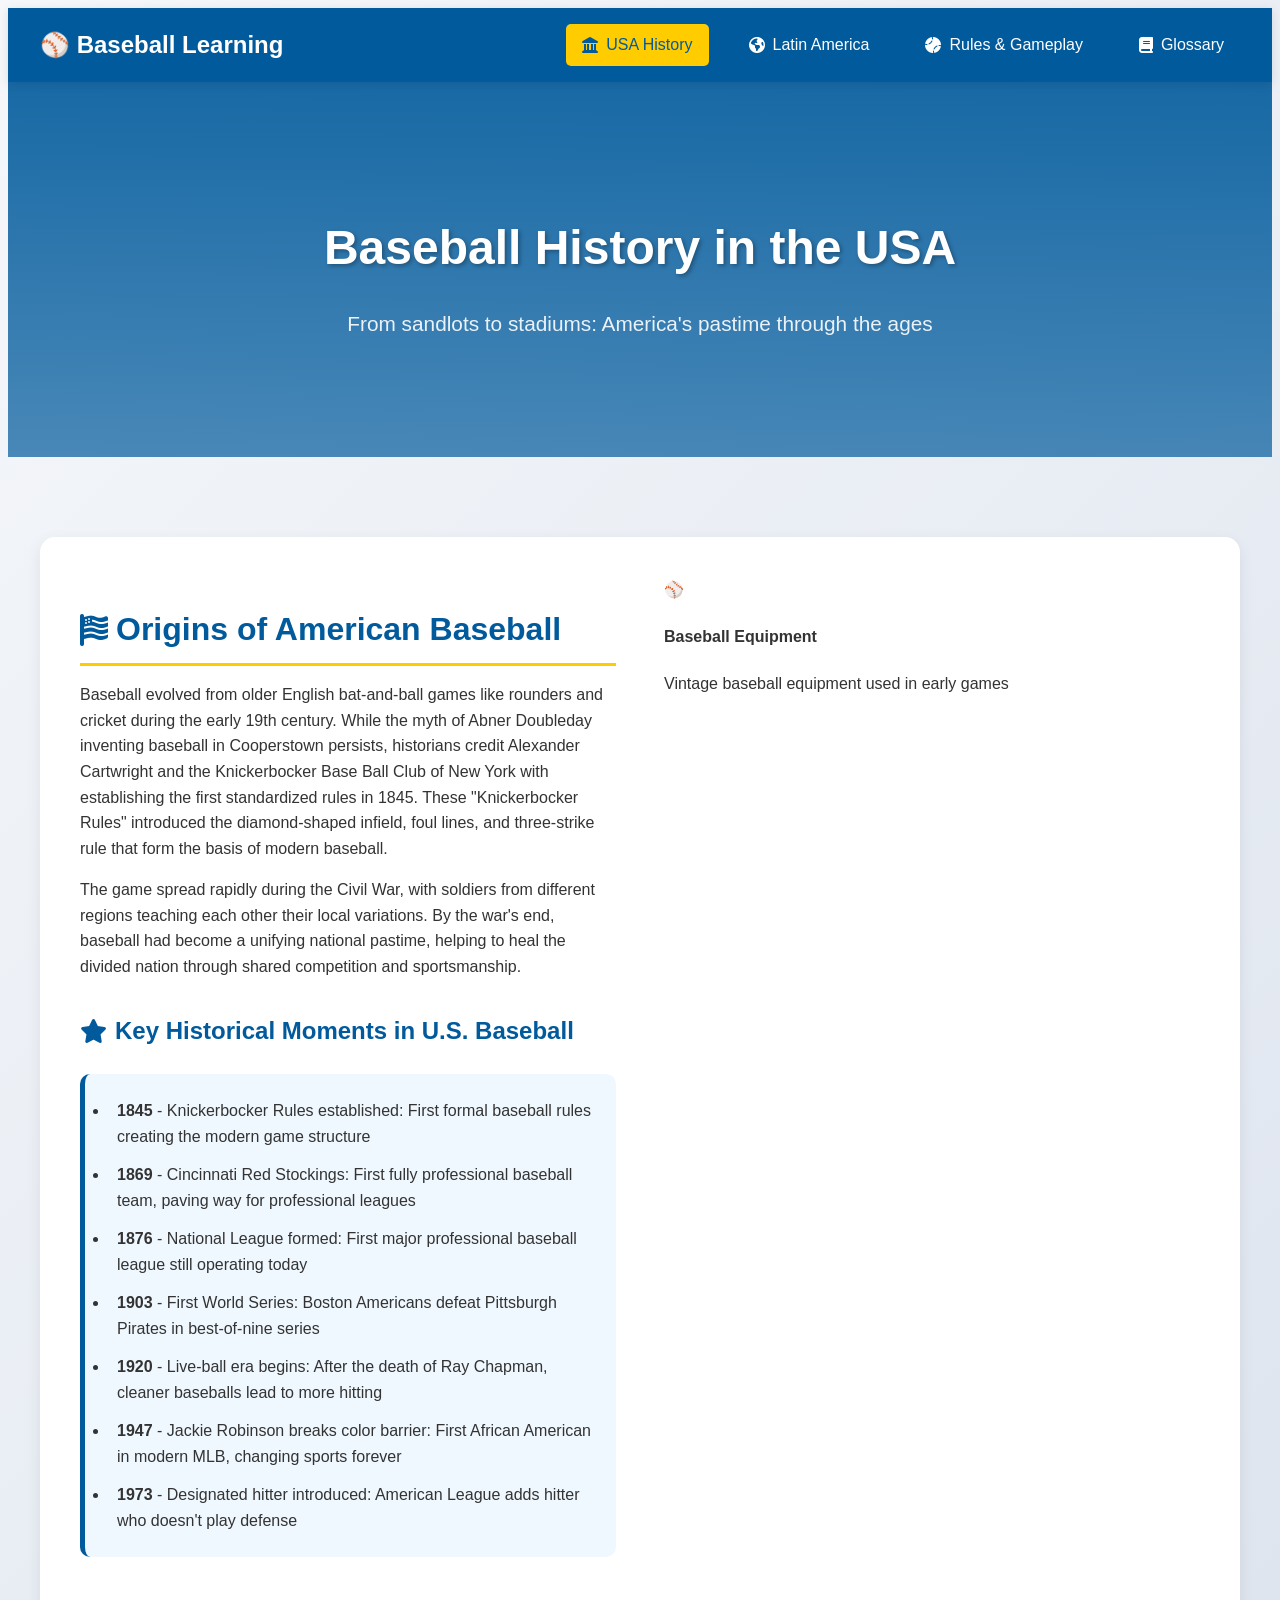
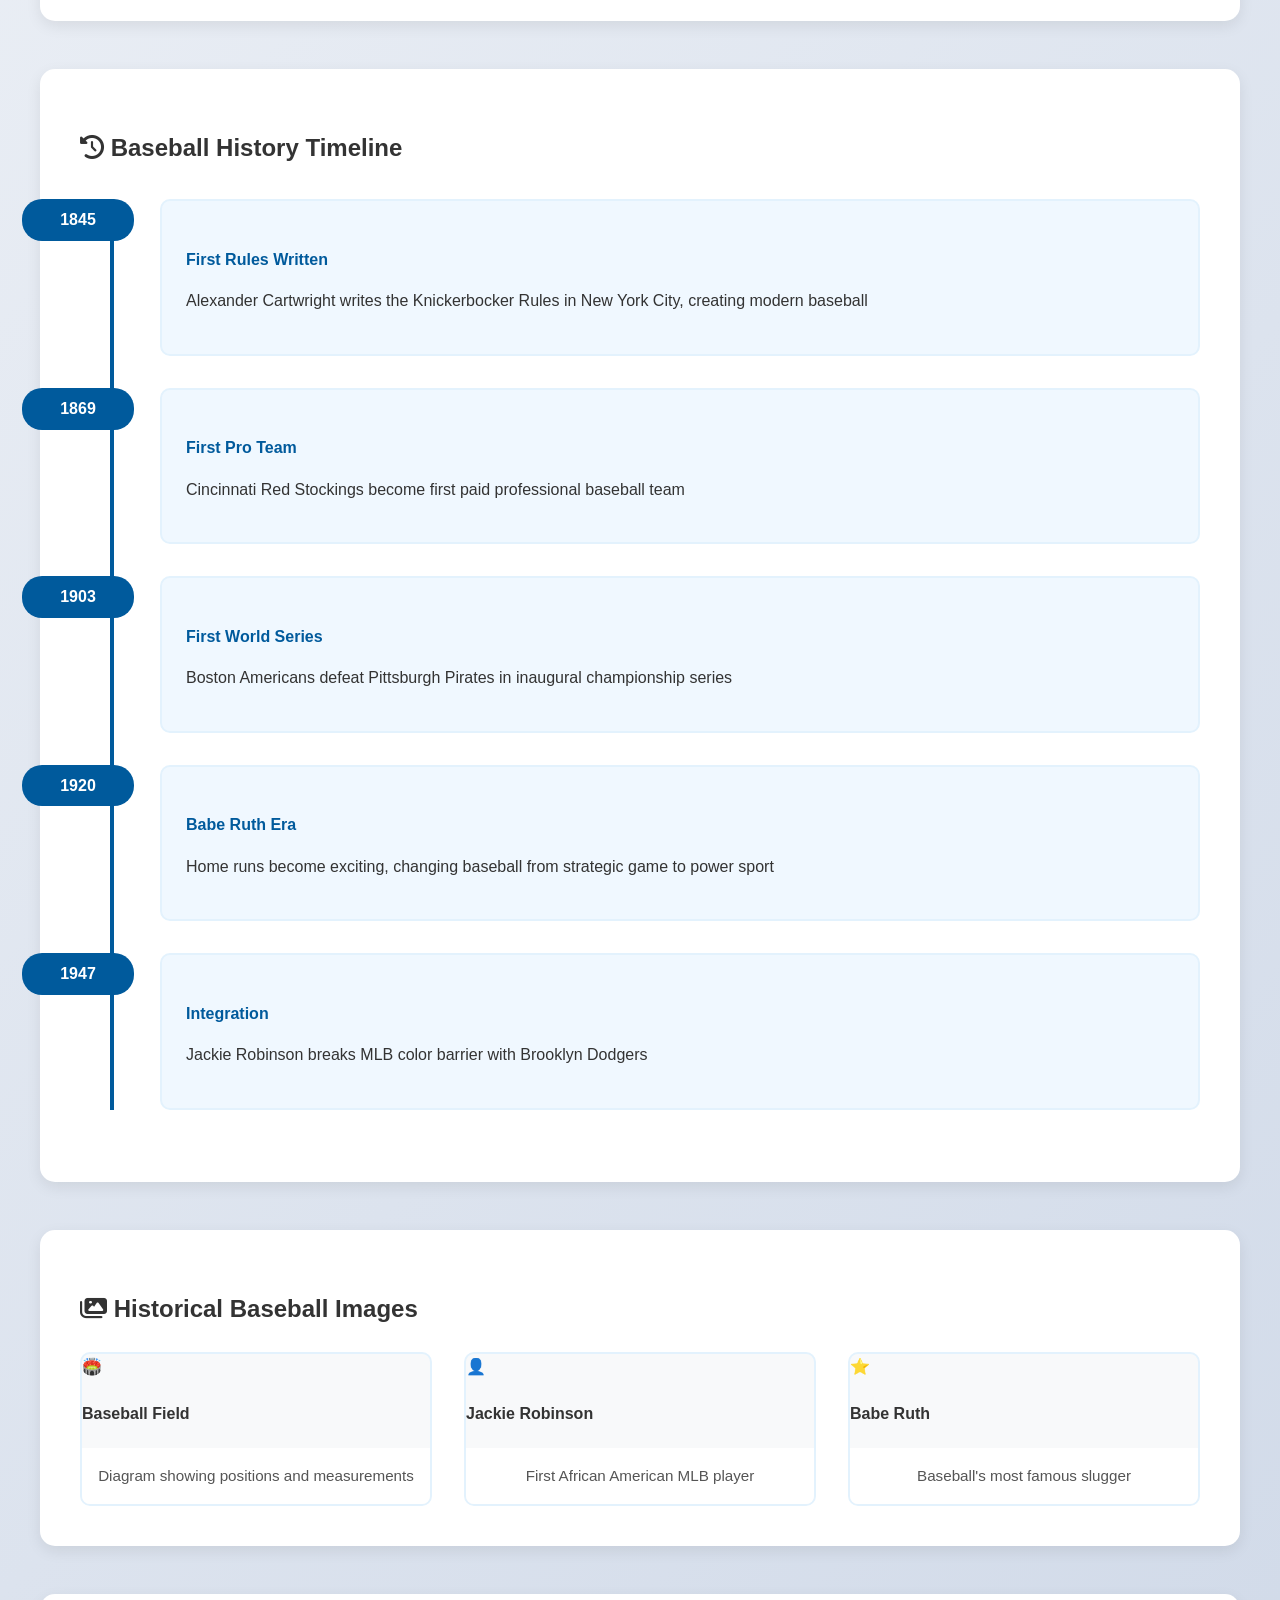
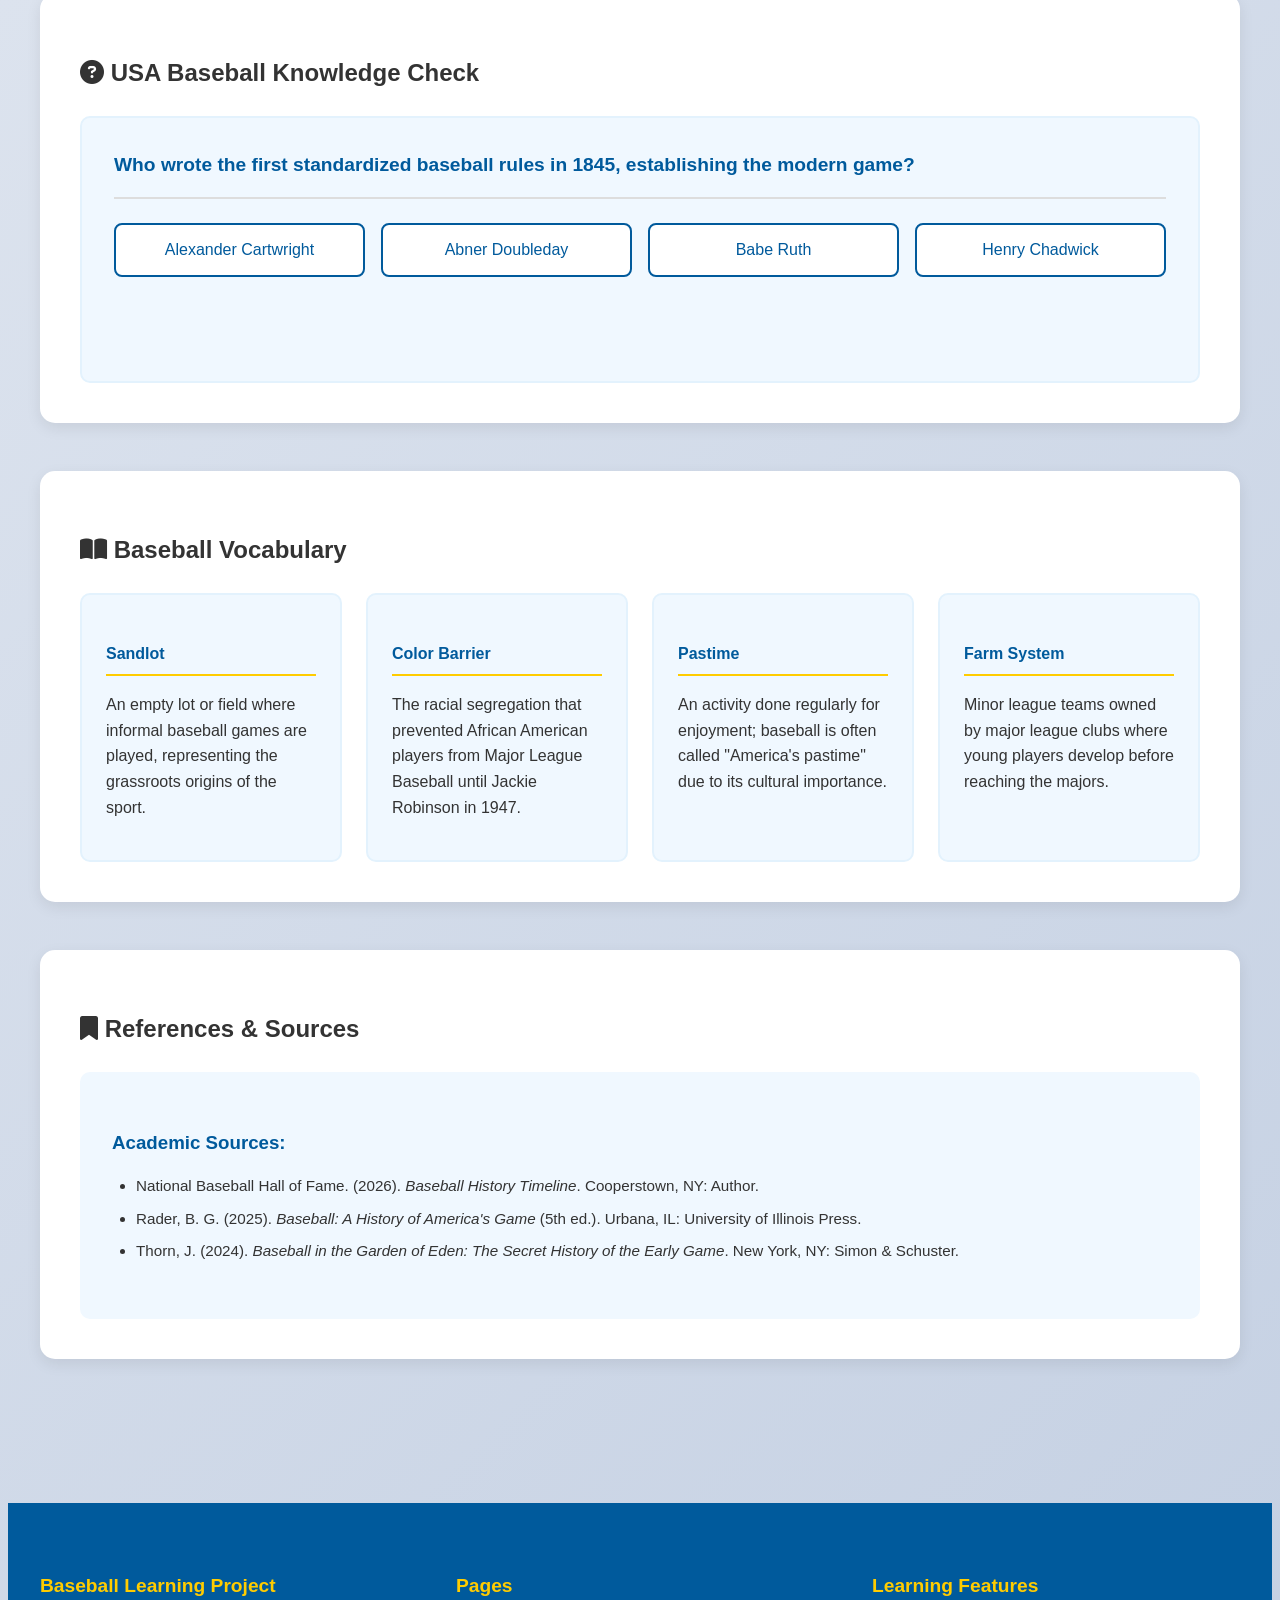
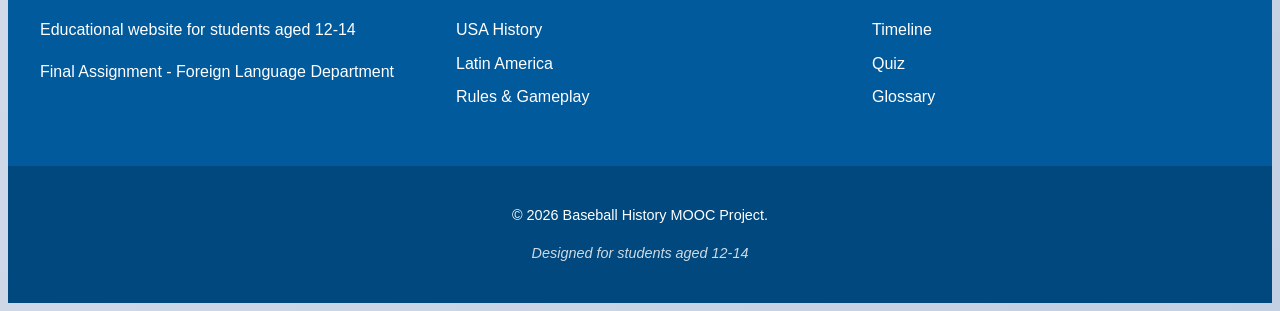
==== index.html @ a5f2ac92 "Update index.html" ====
<!DOCTYPE html>
<html lang="en">
<head>
    <meta charset="UTF-8">
    <meta name="viewport" content="width=device-width, initial-scale=1.0">
    <title>Baseball History - USA by Jakson Albright </title>
    <link rel="stylesheet" href="style.css">
    <link rel="stylesheet" href="https://cdnjs.cloudflare.com/ajax/libs/font-awesome/6.4.0/css/all.min.css">
</head>
<body class="usa-page">
    <nav class="main-nav">
        <div class="nav-container">
            <a href="index.html" class="nav-logo">⚾ Baseball Learning</a>
            <div class="nav-links">
                <a href="index.html" class="active"><i class="fas fa-landmark"></i> USA History</a>
                <a href="latin-america.html"><i class="fas fa-globe-americas"></i> Latin America</a>
                <a href="rules.html"><i class="fas fa-baseball-ball"></i> Rules & Gameplay</a>
                <a href="#glossary"><i class="fas fa-book"></i> Glossary</a>
            </div>
        </div>
    </nav>

    <header class="hero">
        <div class="hero-content">
            <h1 class="hero-title">Baseball History in the USA</h1>
            <p class="hero-subtitle">From sandlots to stadiums: America's pastime through the ages</p>
        </div>
    </header>

    <main class="container">
        <section class="content-section">
            <div class="content-with-image">
                <div class="text-content">
                    <h2><i class="fas fa-flag-usa"></i> Origins of American Baseball</h2>
                    <p>Baseball evolved from older English bat-and-ball games like rounders and cricket during the early 19th century. While the myth of Abner Doubleday inventing baseball in Cooperstown persists, historians credit Alexander Cartwright and the Knickerbocker Base Ball Club of New York with establishing the first standardized rules in 1845. These "Knickerbocker Rules" introduced the diamond-shaped infield, foul lines, and three-strike rule that form the basis of modern baseball.</p>
                    
                    <p>The game spread rapidly during the Civil War, with soldiers from different regions teaching each other their local variations. By the war's end, baseball had become a unifying national pastime, helping to heal the divided nation through shared competition and sportsmanship.</p>
                    
                    <h3><i class="fas fa-star"></i> Key Historical Moments in U.S. Baseball</h3>
                    <ul class="feature-list">
                        <li><strong>1845</strong> - Knickerbocker Rules established: First formal baseball rules creating the modern game structure</li>
                        <li><strong>1869</strong> - Cincinnati Red Stockings: First fully professional baseball team, paving way for professional leagues</li>
                        <li><strong>1876</strong> - National League formed: First major professional baseball league still operating today</li>
                        <li><strong>1903</strong> - First World Series: Boston Americans defeat Pittsburgh Pirates in best-of-nine series</li>
                        <li><strong>1920</strong> - Live-ball era begins: After the death of Ray Chapman, cleaner baseballs lead to more hitting</li>
                        <li><strong>1947</strong> - Jackie Robinson breaks color barrier: First African American in modern MLB, changing sports forever</li>
                        <li><strong>1973</strong> - Designated hitter introduced: American League adds hitter who doesn't play defense</li>
                    </ul>
                </div>
                <div class="image-content">
                    <div class="image-placeholder">
                        <div class="placeholder-icon">⚾</div>
                        <h4>Baseball Equipment</h4>
                        <p>Vintage baseball equipment used in early games</p>
                    </div>
                </div>
            </div>
        </section>

        <section class="timeline-section">
            <h2><i class="fas fa-history"></i> Baseball History Timeline</h2>
            <div class="timeline">
                <div class="timeline-item">
                    <div class="timeline-date">1845</div>
                    <div class="timeline-content">
                        <h4>First Rules Written</h4>
                        <p>Alexander Cartwright writes the Knickerbocker Rules in New York City, creating modern baseball</p>
                    </div>
                </div>
                <div class="timeline-item">
                    <div class="timeline-date">1869</div>
                    <div class="timeline-content">
                        <h4>First Pro Team</h4>
                        <p>Cincinnati Red Stockings become first paid professional baseball team</p>
                    </div>
                </div>
                <div class="timeline-item">
                    <div class="timeline-date">1903</div>
                    <div class="timeline-content">
                        <h4>First World Series</h4>
                        <p>Boston Americans defeat Pittsburgh Pirates in inaugural championship series</p>
                    </div>
                </div>
                <div class="timeline-item">
                    <div class="timeline-date">1920</div>
                    <div class="timeline-content">
                        <h4>Babe Ruth Era</h4>
                        <p>Home runs become exciting, changing baseball from strategic game to power sport</p>
                    </div>
                </div>
                <div class="timeline-item">
                    <div class="timeline-date">1947</div>
                    <div class="timeline-content">
                        <h4>Integration</h4>
                        <p>Jackie Robinson breaks MLB color barrier with Brooklyn Dodgers</p>
                    </div>
                </div>
            </div>
        </section>

        <section class="image-gallery">
            <h2><i class="fas fa-images"></i> Historical Baseball Images</h2>
            <div class="gallery-grid">
                <div class="gallery-item">
                    <div class="image-placeholder">
                        <div class="placeholder-icon">🏟️</div>
                        <h4>Baseball Field</h4>
                        <p>Diagram showing positions and measurements</p>
                    </div>
                </div>
                <div class="gallery-item">
                    <div class="image-placeholder">
                        <div class="placeholder-icon">👤</div>
                        <h4>Jackie Robinson</h4>
                        <p>First African American MLB player</p>
                    </div>
                </div>
                <div class="gallery-item">
                    <div class="image-placeholder">
                        <div class="placeholder-icon">⭐</div>
                        <h4>Babe Ruth</h4>
                        <p>Baseball's most famous slugger</p>
                    </div>
                </div>
            </div>
        </section>

        <section class="quiz-section">
            <h2><i class="fas fa-question-circle"></i> USA Baseball Knowledge Check</h2>
            <div class="quiz-box">
                <div class="quiz-question" id="quiz-question">Who wrote the first standardized baseball rules in 1845, establishing the modern game?</div>
                <div class="quiz-options">
                    <button class="quiz-option" onclick="checkAnswer(this, 'correct')">Alexander Cartwright</button>
                    <button class="quiz-option" onclick="checkAnswer(this, 'wrong')">Abner Doubleday</button>
                    <button class="quiz-option" onclick="checkAnswer(this, 'wrong')">Babe Ruth</button>
                    <button class="quiz-option" onclick="checkAnswer(this, 'wrong')">Henry Chadwick</button>
                </div>
                <div class="quiz-feedback" id="quiz-feedback"></div>
                <div class="quiz-explanation" id="quiz-explanation">
                    <p><strong>Answer Explanation:</strong> While Abner Doubleday was once credited with inventing baseball, historians now recognize Alexander Cartwright and the Knickerbocker Base Ball Club as creating the first standardized rules that established the modern game in 1845.</p>
                </div>
            </div>
        </section>

        <section id="glossary" class="glossary-section">
            <h2><i class="fas fa-book-open"></i> Baseball Vocabulary</h2>
            <div class="glossary-grid">
                <div class="glossary-card">
                    <h4>Sandlot</h4>
                    <p>An empty lot or field where informal baseball games are played, representing the grassroots origins of the sport.</p>
                </div>
                <div class="glossary-card">
                    <h4>Color Barrier</h4>
                    <p>The racial segregation that prevented African American players from Major League Baseball until Jackie Robinson in 1947.</p>
                </div>
                <div class="glossary-card">
                    <h4>Pastime</h4>
                    <p>An activity done regularly for enjoyment; baseball is often called "America's pastime" due to its cultural importance.</p>
                </div>
                <div class="glossary-card">
                    <h4>Farm System</h4>
                    <p>Minor league teams owned by major league clubs where young players develop before reaching the majors.</p>
                </div>
            </div>
        </section>

        <section class="references-section">
            <h2><i class="fas fa-bookmark"></i> References & Sources</h2>
            <div class="references-box">
                <h3>Academic Sources:</h3>
                <ul>
                    <li>National Baseball Hall of Fame. (2026). <em>Baseball History Timeline</em>. Cooperstown, NY: Author.</li>
                    <li>Rader, B. G. (2025). <em>Baseball: A History of America's Game</em> (5th ed.). Urbana, IL: University of Illinois Press.</li>
                    <li>Thorn, J. (2024). <em>Baseball in the Garden of Eden: The Secret History of the Early Game</em>. New York, NY: Simon & Schuster.</li>
                </ul>
            </div>
        </section>
    </main>

    <footer class="main-footer">
        <div class="footer-content">
            <div class="footer-section">
                <h3>Baseball Learning Project</h3>
                <p>Educational website for students aged 12-14</p>
                <p>Final Assignment - Foreign Language Department</p>
            </div>
            <div class="footer-section">
                <h3>Pages</h3>
                <a href="index.html">USA History</a>
                <a href="latin-america.html">Latin America</a>
                <a href="rules.html">Rules & Gameplay</a>
            </div>
            <div class="footer-section">
                <h3>Learning Features</h3>
                <a href="#timeline">Timeline</a>
                <a href="#quiz">Quiz</a>
                <a href="#glossary">Glossary</a>
            </div>
        </div>
        <div class="footer-bottom">
            <p>© 2026 Baseball History MOOC Project. </p>
            <p class="student-tag">Designed for students aged 12-14</p>
        </div>
    </footer>

    <script src="script.js"></script>
</body>
</html>
---- style.css ----
[file name]: style.css
[file content begin]
/* ===== GLOBAL STYLES ===== */
* {
    margin: 0;
    padding: 0;
    box-sizing: border-box;
}

body {
    font-family: 'Arial', sans-serif;
    line-height: 1.6;
    color: #333;
    background: linear-gradient(135deg, #f5f7fa 0%, #c3cfe2 100%);
    min-height: 100vh;
}

.container {
    max-width: 1200px;
    margin: 0 auto;
    padding: 2rem;
}

/* ===== NAVIGATION ===== */
.main-nav {
    background: #005A9C;
    color: white;
    padding: 1rem 0;
    box-shadow: 0 2px 10px rgba(0,0,0,0.1);
    position: sticky;
    top: 0;
    z-index: 1000;
}

.nav-container {
    max-width: 1200px;
    margin: 0 auto;
    padding: 0 2rem;
    display: flex;
    justify-content: space-between;
    align-items: center;
}

.nav-logo {
    font-size: 1.5rem;
    font-weight: bold;
    color: white;
    text-decoration: none;
    display: flex;
    align-items: center;
    gap: 0.5rem;
}

.nav-logo:hover {
    color: #ffcc00;
}

.nav-links {
    display: flex;
    gap: 1.5rem;
}

.nav-links a {
    color: white;
    text-decoration: none;
    padding: 0.5rem 1rem;
    border-radius: 5px;
    transition: all 0.3s ease;
    display: flex;
    align-items: center;
    gap: 0.5rem;
}

.nav-links a:hover {
    background: rgba(255,255,255,0.1);
    transform: translateY(-2px);
}

.nav-links a.active {
    background: #ffcc00;
    color: #005A9C;
}

/* ===== HERO SECTION ===== */
.hero {
    background: linear-gradient(rgba(0,90,156,0.9), rgba(0,90,156,0.7)), 
                url('https://upload.wikimedia.org/wikipedia/commons/thumb/4/49/Baseball_%28crop%29.jpg/1920px-Baseball_%28crop%29.jpg');
    background-size: cover;
    background-position: center;
    color: white;
    padding: 6rem 2rem;
    text-align: center;
    margin-bottom: 3rem;
}

.hero-content {
    max-width: 800px;
    margin: 0 auto;
}

.hero-title {
    font-size: 3rem;
    margin-bottom: 1rem;
    text-shadow: 2px 2px 4px rgba(0,0,0,0.3);
}

.hero-subtitle {
    font-size: 1.3rem;
    opacity: 0.9;
}

/* ===== CONTENT SECTIONS ===== */
.content-section {
    background: white;
    border-radius: 15px;
    padding: 2.5rem;
    margin-bottom: 3rem;
    box-shadow: 0 5px 15px rgba(0,0,0,0.08);
}

.content-with-image {
    display: grid;
    grid-template-columns: 1fr 1fr;
    gap: 3rem;
    align-items: start;
}

.content-with-image.reverse {
    grid-template-columns: 1fr 1fr;
    direction: rtl;
}

.content-with-image.reverse .text-content {
    direction: ltr;
}

.text-content h2, .text-content h3 {
    color: #005A9C;
    margin-bottom: 1rem;
    display: flex;
    align-items: center;
    gap: 0.5rem;
}

.text-content h2 {
    font-size: 2rem;
    border-bottom: 3px solid #ffcc00;
    padding-bottom: 0.5rem;
}

.text-content h3 {
    font-size: 1.5rem;
    margin-top: 2rem;
}

.feature-list {
    background: #f0f8ff;
    padding: 1.5rem;
    border-radius: 10px;
    margin: 1.5rem 0;
    border-left: 5px solid #005A9C;
}

.feature-list li {
    margin-bottom: 0.8rem;
    padding-left: 0.5rem;
}

.feature-list li:last-child {
    margin-bottom: 0;
}

/* ===== IMAGES ===== */
.image-content {
    display: flex;
    flex-direction: column;
    gap: 1rem;
}

.content-image {
    width: 100%;
    height: 300px;
    object-fit: contain;
    background: white;
    border-radius: 10px;
    padding: 1rem;
    border: 3px solid #005A9C;
    box-shadow: 0 5px 15px rgba(0,0,0,0.1);
}

.image-caption {
    text-align: center;
    font-style: italic;
    color: #666;
    font-size: 0.9rem;
    padding: 0.5rem;
    background: #f8f9fa;
    border-radius: 5px;
}

/* ===== TIMELINE ===== */
.timeline-section {
    background: white;
    padding: 2.5rem;
    border-radius: 15px;
    margin-bottom: 3rem;
    box-shadow: 0 5px 15px rgba(0,0,0,0.08);
}

.timeline {
    position: relative;
    margin-top: 2rem;
    padding-left: 2rem;
}

.timeline::before {
    content: '';
    position: absolute;
    left: 30px;
    top: 0;
    bottom: 0;
    width: 4px;
    background: #005A9C;
}

.timeline-item {
    position: relative;
    margin-bottom: 2rem;
    padding-left: 3rem;
}

.timeline-date {
    position: absolute;
    left: -90px;
    top: 0;
    background: #005A9C;
    color: white;
    padding: 0.5rem 1rem;
    border-radius: 20px;
    font-weight: bold;
    min-width: 80px;
    text-align: center;
}

.timeline-content {
    background: #f0f8ff;
    padding: 1.5rem;
    border-radius: 10px;
    border: 2px solid #e3f2fd;
}

.timeline-content h4 {
    color: #005A9C;
    margin-bottom: 0.5rem;
}

/* ===== IMAGE GALLERY ===== */
.image-gallery {
    background: white;
    padding: 2.5rem;
    border-radius: 15px;
    margin: 3rem 0;
    box-shadow: 0 5px 15px rgba(0,0,0,0.08);
}

.gallery-grid {
    display: grid;
    grid-template-columns: repeat(auto-fit, minmax(300px, 1fr));
    gap: 2rem;
    margin-top: 1.5rem;
}

.gallery-item {
    background: #f8f9fa;
    border-radius: 10px;
    overflow: hidden;
    transition: transform 0.3s ease;
    border: 2px solid #e3f2fd;
}

.gallery-item:hover {
    transform: translateY(-10px);
    box-shadow: 0 15px 30px rgba(0,0,0,0.15);
}

.gallery-item img {
    width: 100%;
    height: 250px;
    object-fit: contain;
    background: white;
    padding: 1.5rem;
}

.gallery-item p {
    padding: 1rem;
    text-align: center;
    font-size: 0.95rem;
    color: #555;
    background: white;
    margin: 0;
}

/* ===== QUIZ SECTION ===== */
.quiz-section {
    background: white;
    padding: 2.5rem;
    border-radius: 15px;
    margin-bottom: 3rem;
    box-shadow: 0 5px 15px rgba(0,0,0,0.08);
}

.quiz-box {
    background: #f0f8ff;
    padding: 2rem;
    border-radius: 10px;
    border: 2px solid #e3f2fd;
    margin-top: 1.5rem;
}

.quiz-question {
    font-size: 1.2rem;
    font-weight: bold;
    color: #005A9C;
    margin-bottom: 1.5rem;
    padding-bottom: 1rem;
    border-bottom: 2px solid #ddd;
}

.quiz-options {
    display: grid;
    grid-template-columns: repeat(auto-fit, minmax(200px, 1fr));
    gap: 1rem;
    margin-bottom: 1.5rem;
}

.quiz-option {
    padding: 1rem;
    background: white;
    border: 2px solid #005A9C;
    border-radius: 8px;
    cursor: pointer;
    font-size: 1rem;
    transition: all 0.3s ease;
    color: #005A9C;
}

.quiz-option:hover {
    background: #005A9C;
    color: white;
    transform: translateY(-2px);
}

.quiz-option.correct {
    background: #4CAF50;
    color: white;
    border-color: #4CAF50;
}

.quiz-option.wrong {
    background: #f44336;
    color: white;
    border-color: #f44336;
}

.quiz-feedback {
    padding: 1rem;
    border-radius: 8px;
    margin: 1rem 0;
    font-weight: bold;
}

.quiz-feedback.correct {
    background: #d4edda;
    color: #155724;
    border: 1px solid #c3e6cb;
}

.quiz-feedback.wrong {
    background: #f8d7da;
    color: #721c24;
    border: 1px solid #f5c6cb;
}

.quiz-explanation {
    background: #e8f4f8;
    padding: 1.5rem;
    border-radius: 8px;
    margin-top: 1.5rem;
    border-left: 4px solid #005A9C;
    display: none;
}

.quiz-explanation p {
    margin: 0;
    font-size: 0.95rem;
    line-height: 1.6;
}

/* ===== GLOSSARY ===== */
.glossary-section {
    background: white;
    padding: 2.5rem;
    border-radius: 15px;
    margin-bottom: 3rem;
    box-shadow: 0 5px 15px rgba(0,0,0,0.08);
}

.glossary-grid {
    display: grid;
    grid-template-columns: repeat(auto-fit, minmax(250px, 1fr));
    gap: 1.5rem;
    margin-top: 1.5rem;
}

.glossary-card {
    background: #f0f8ff;
    padding: 1.5rem;
    border-radius: 10px;
    border: 2px solid #e3f2fd;
    transition: transform 0.3s ease;
}

.glossary-card:hover {
    transform: translateY(-5px);
    box-shadow: 0 5px 15px rgba(0,90,156,0.1);
}

.glossary-card h4 {
    color: #005A9C;
    margin-bottom: 0.5rem;
    border-bottom: 2px solid #ffcc00;
    padding-bottom: 0.5rem;
}

/* ===== RULES PAGE SPECIFIC ===== */
.rules-grid {
    display: grid;
    grid-template-columns: repeat(auto-fit, minmax(300px, 1fr));
    gap: 2rem;
    margin-top: 2rem;
}

.rule-card {
    background: #f0f8ff;
    padding: 1.5rem;
    border-radius: 10px;
    border: 2px solid #e3f2fd;
    position: relative;
    transition: transform 0.3s ease;
}

.rule-card:hover {
    transform: translateY(-5px);
    box-shadow: 0 10px 20px rgba(0,90,156,0.1);
}

.rule-number {
    position: absolute;
    top: -15px;
    left: -15px;
    background: #005A9C;
    color: white;
    width: 40px;
    height: 40px;
    border-radius: 50%;
    display: flex;
    align-items: center;
    justify-content: center;
    font-weight: bold;
    font-size: 1.2rem;
}

.rule-card h3 {
    color: #005A9C;
    margin-bottom: 0.5rem;
    margin-top: 0.5rem;
}

/* ===== BASEBALL FIELD ===== */
.baseball-field {
    background: white;
    padding: 2rem;
    border-radius: 15px;
    margin: 2rem 0;
    box-shadow: 0 5px 15px rgba(0,0,0,0.08);
}

.field-container {
    width: 100%;
    height: 400px;
    background: #2E8B57;
    border: 5px solid #8B4513;
    position: relative;
    border-radius: 10px;
    margin: 2rem 0;
}

.position {
    position: absolute;
    width: 60px;
    height: 60px;
    background: #005A9C;
    color: white;
    border-radius: 50%;
    display: flex;
    align-items: center;
    justify-content: center;
    font-weight: bold;
    cursor: pointer;
    transition: all 0.3s ease;
    border: 3px solid white;
    box-shadow: 0 3px 6px rgba(0,0,0,0.2);
}

.position:hover {
    background: #ffcc00;
    color: #005A9C;
    transform: scale(1.1);
}

.pitcher { top: 50%; left: 50%; transform: translate(-50%, -50%); }
.catcher { top: 85%; left: 50%; transform: translateX(-50%); }
.first { top: 60%; left: 75%; }
.second { top: 40%; left: 60%; }
.third { top: 60%; left: 25%; }
.shortstop { top: 30%; left: 40%; }
.left { top: 10%; left: 20%; }
.center { top: 5%; left: 50%; transform: translateX(-50%); }
.right { top: 10%; left: 80%; }

.position-info {
    background: #f0f8ff;
    padding: 1.5rem;
    border-radius: 10px;
    border: 2px solid #005A9C;
    margin-top: 1rem;
}

/* ===== STEPS SECTION ===== */
.steps-container {
    margin-top: 2rem;
}

.step {
    display: flex;
    align-items: flex-start;
    gap: 1.5rem;
    margin-bottom: 2rem;
    padding: 1.5rem;
    background: #f0f8ff;
    border-radius: 10px;
    border-left: 5px solid #005A9C;
}

.step-icon {
    background: #005A9C;
    color: white;
    width: 50px;
    height: 50px;
    border-radius: 50%;
    display: flex;
    align-items: center;
    justify-content: center;
    font-size: 1.5rem;
    font-weight: bold;
    flex-shrink: 0;
}

.step-content h4 {
    color: #005A9C;
    margin-bottom: 0.5rem;
}

/* ===== COUNTRIES GRID ===== */
.countries-grid {
    display: grid;
    grid-template-columns: repeat(auto-fit, minmax(250px, 1fr));
    gap: 1.5rem;
    margin-top: 1.5rem;
}

.country-card {
    background: #f0f8ff;
    padding: 1.5rem;
    border-radius: 10px;
    border: 2px solid #e3f2fd;
    transition: transform 0.3s ease;
}

.country-card:hover {
    transform: translateY(-5px);
    box-shadow: 0 5px 15px rgba(0,90,156,0.1);
}

.country-card h4 {
    color: #005A9C;
    margin-bottom: 0.5rem;
    display: flex;
    align-items: center;
    gap: 0.5rem;
}

/* ===== REFERENCES ===== */
.references-section {
    background: white;
    padding: 2.5rem;
    border-radius: 15px;
    margin-bottom: 3rem;
    box-shadow: 0 5px 15px rgba(0,0,0,0.08);
}

.references-box {
    background: #f0f8ff;
    padding: 2rem;
    border-radius: 10px;
    margin-top: 1.5rem;
}

.references-box h3 {
    color: #005A9C;
    margin-top: 1.5rem;
    margin-bottom: 1rem;
}

.references-box ul {
    padding-left: 1.5rem;
    margin-bottom: 1.5rem;
}

.references-box li {
    margin-bottom: 0.5rem;
    font-size: 0.95rem;
}

.copyright-notice {
    background: #e8f4f8;
    padding: 1rem;
    border-radius: 8px;
    border-left: 4px solid #005A9C;
    margin-top: 1.5rem;
    font-size: 0.9rem;
}

/* ===== FOOTER ===== */
.main-footer {
    background: #005A9C;
    color: white;
    padding: 3rem 0 0;
    margin-top: 4rem;
}

.footer-content {
    max-width: 1200px;
    margin: 0 auto;
    padding: 0 2rem;
    display: grid;
    grid-template-columns: repeat(auto-fit, minmax(250px, 1fr));
    gap: 3rem;
}

.footer-section h3 {
    color: #ffcc00;
    margin-bottom: 1rem;
    font-size: 1.2rem;
}

.footer-section a {
    display: block;
    color: white;
    text-decoration: none;
    margin-bottom: 0.5rem;
    transition: color 0.3s ease;
}

.footer-section a:hover {
    color: #ffcc00;
}

.footer-bottom {
    text-align: center;
    padding: 1.5rem;
    background: rgba(0,0,0,0.2);
    margin-top: 3rem;
    font-size: 0.9rem;
}

.student-tag, .teacher-note {
    font-style: italic;
    opacity: 0.8;
    margin-top: 0.5rem;
}

/* ===== RESPONSIVE DESIGN ===== */
@media (max-width: 768px) {
    .hero-title {
        font-size: 2rem;
    }
    
    .hero-subtitle {
        font-size: 1.1rem;
    }
    
    .content-with-image {
        grid-template-columns: 1fr;
        gap: 2rem;
    }
    
    .nav-container {
        flex-direction: column;
        gap: 1rem;
    }
    
    .nav-links {
        flex-wrap: wrap;
        justify-content: center;
    }
    
    .timeline::before {
        left: 20px;
    }
    
    .timeline-date {
        position: static;
        margin-bottom: 0.5rem;
        display: inline-block;
    }
    
    .timeline-item {
        padding-left: 0;
    }
    
    .field-container {
        height: 300px;
    }
    
    .position {
        width: 40px;
        height: 40px;
        font-size: 0.8rem;
    }
}

/* ===== PAGE-SPECIFIC COLORS ===== */
.usa-page .hero { background: linear-gradient(rgba(0,90,156,0.9), rgba(0,90,156,0.7)); }
.latin-page .hero { background: linear-gradient(rgba(220,53,69,0.9), rgba(220,53,69,0.7)); }
.rules-page .hero { background: linear-gradient(rgba(40,167,69,0.9), rgba(40,167,69,0.7)); }
[file content end]

/* ===== IMAGE PLACEHOLDERS ===== */
.image-placeholder {
  /* ===== IMAGE PLACEHOLDERS ===== */
.image-placeholder {
    background: linear-gradient(135deg, #005A9C, #0d3b66);
    color: white;
    padding: 40px 20px;
    border-radius: 10px;
    text-align: center;
    margin: 20px 0;
    height: 300px;
    display: flex;
    flex-direction: column;
    justify-content: center;
    align-items: center;
    border: 3px solid #ffcc00;
    box-shadow: 0 5px 15px rgba(0,0,0,0.1);
}

.placeholder-icon {
    font-size: 60px;
    margin-bottom: 15px;
    text-shadow: 2px 2px 4px rgba(0,0,0,0.3);
}

.image-placeholder h4 {
    margin: 10px 0;
    font-size: 1.3rem;
    color: #ffcc00;
}

.image-placeholder p {
    opacity: 0.9;
    font-size: 0.9rem;
    max-width: 80%;
    line-height: 1.4;
}

/* Gallery specific */
.gallery-item .image-placeholder {
    height: 250px;
    margin: 0;
    background: linear-gradient(135deg, #0d3b66, #1d3557);
}

/* Content image specific */
.image-content .image-placeholder {
    width: 100%;
}
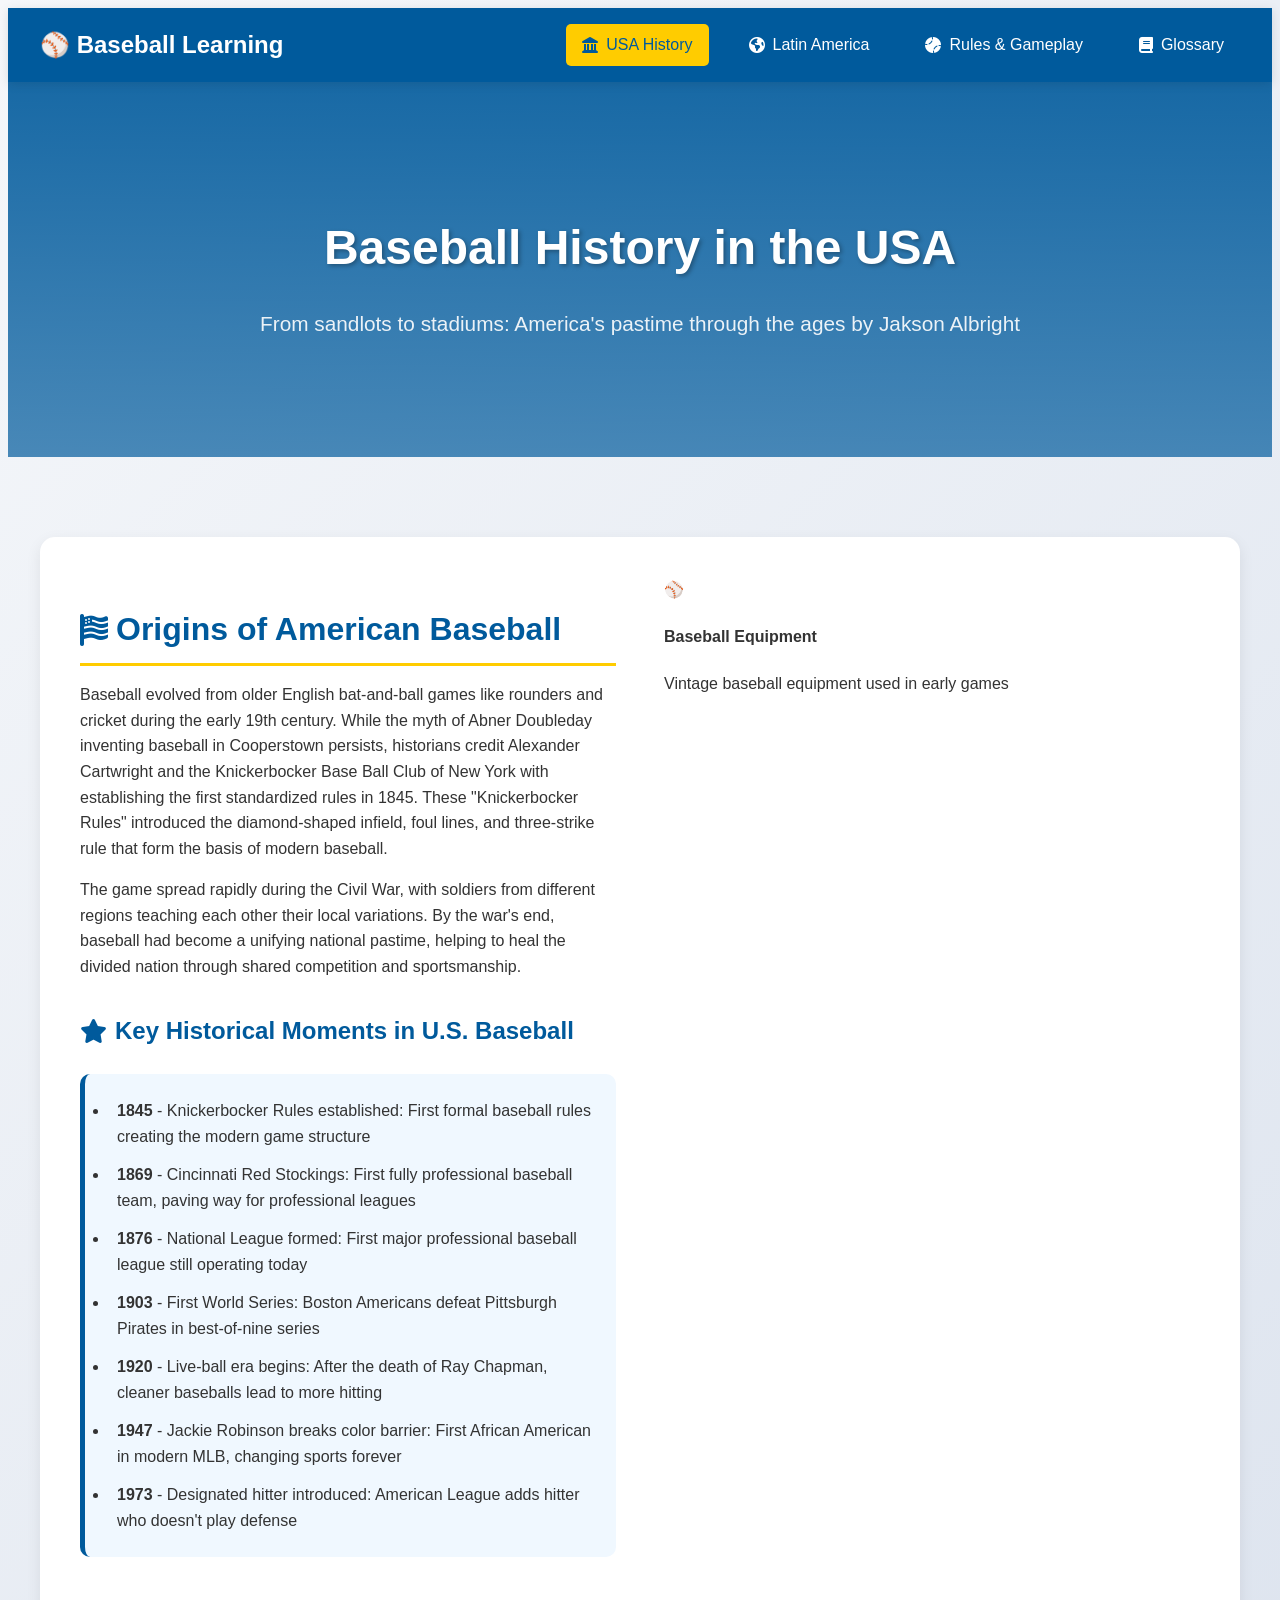
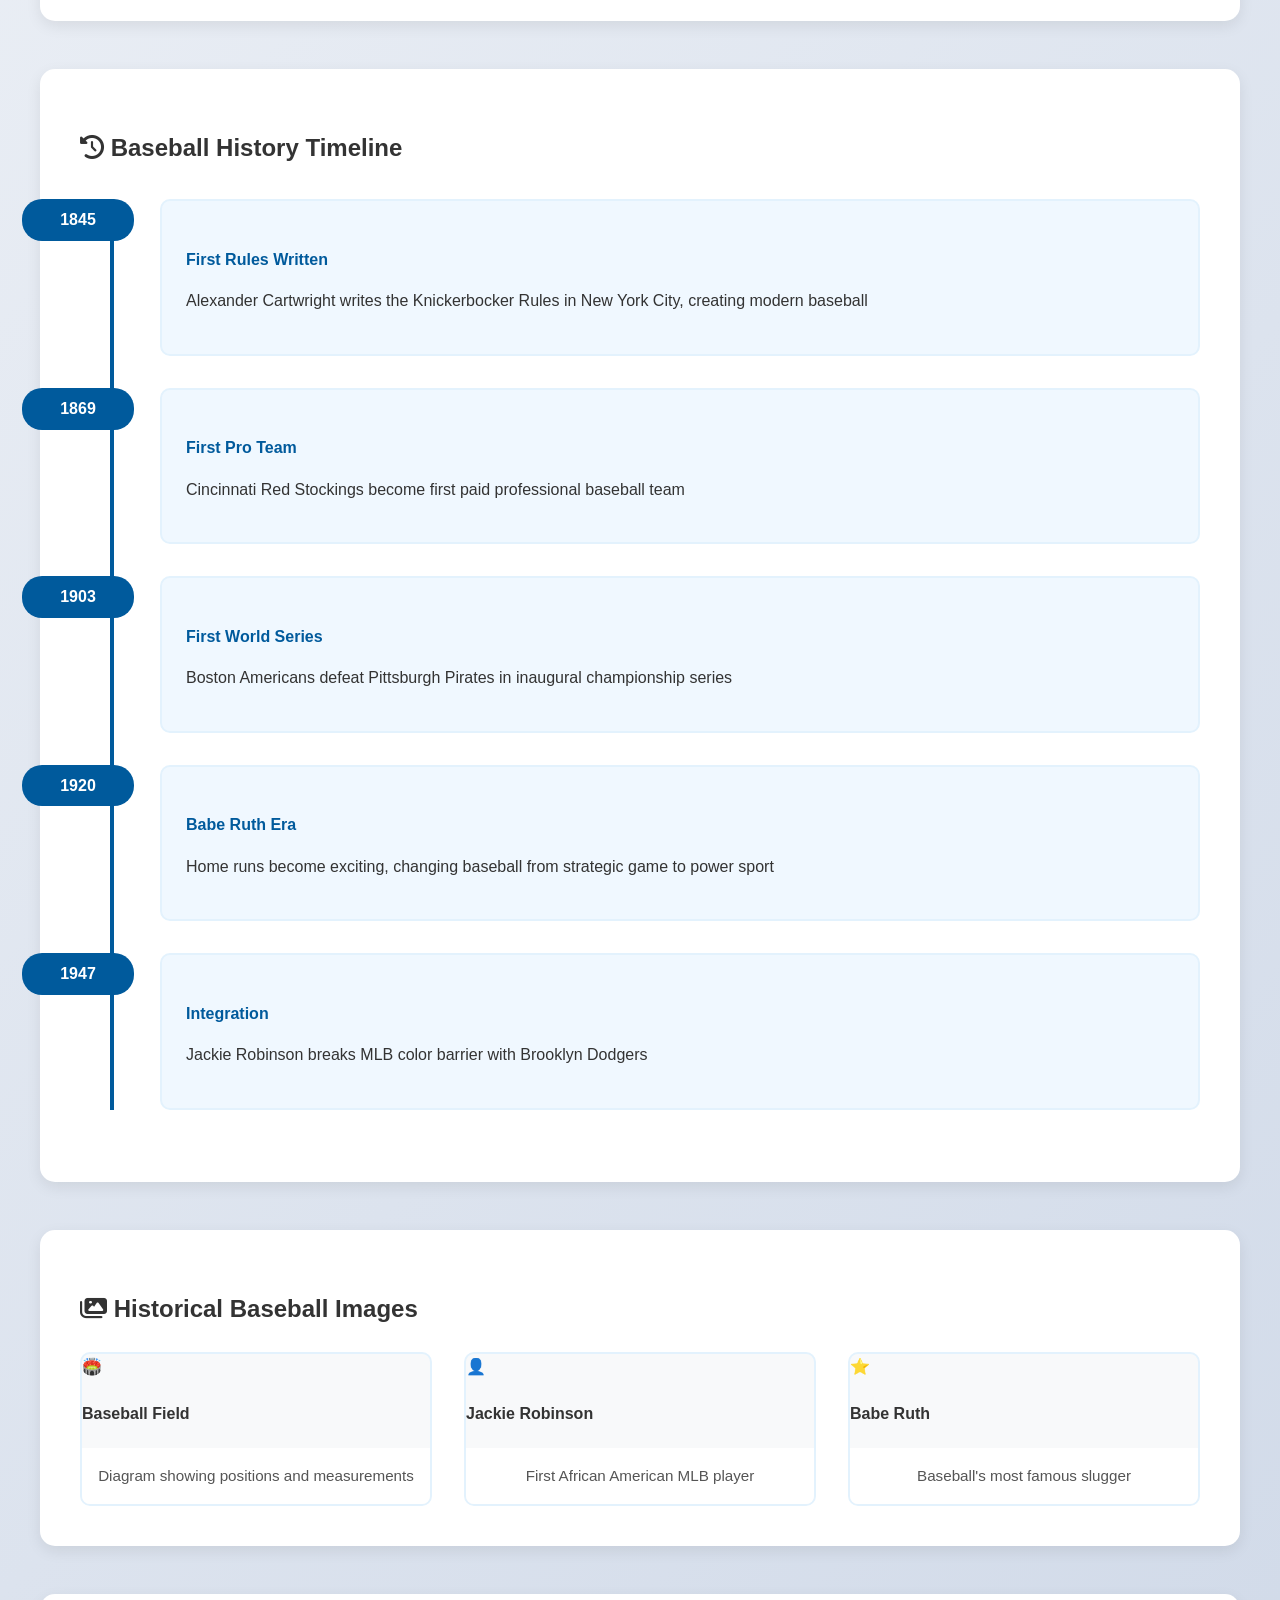
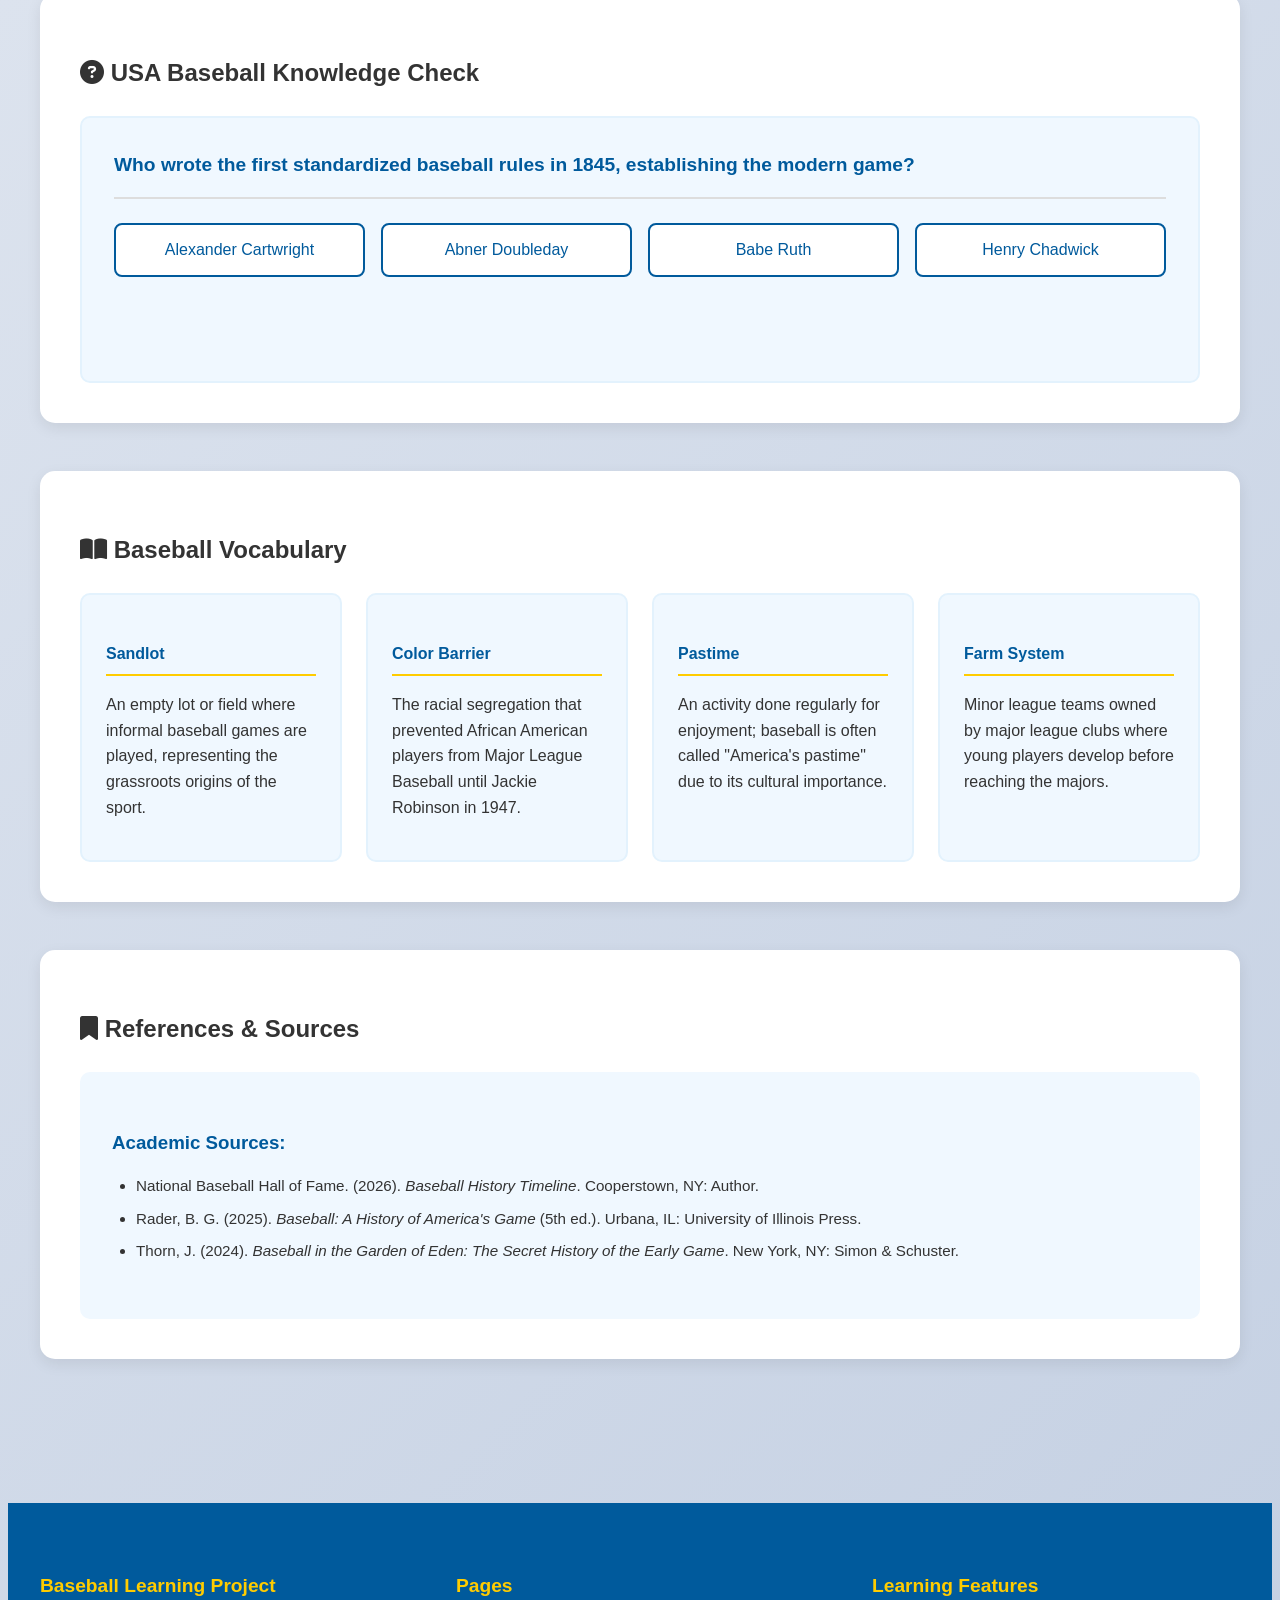
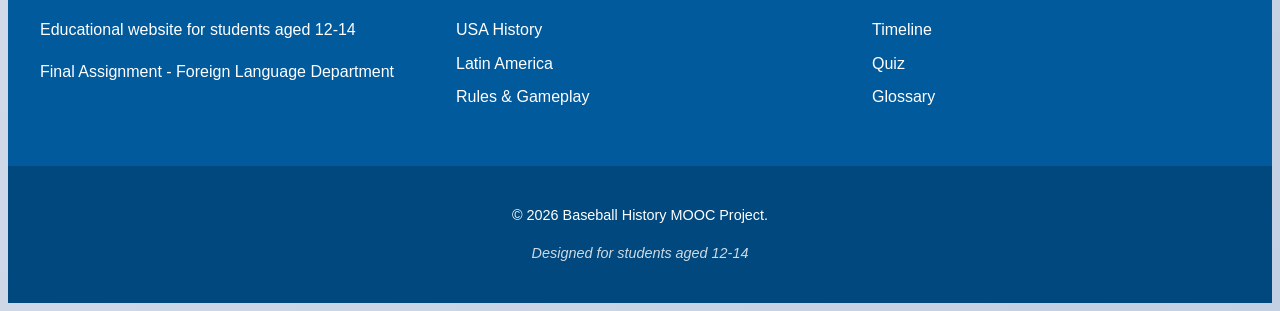
==== commit de0f5a9a: "Update index.html" ====
--- a/index.html
+++ b/index.html
@@ -3,7 +3,7 @@
 <head>
     <meta charset="UTF-8">
     <meta name="viewport" content="width=device-width, initial-scale=1.0">
-    <title>Baseball History - USA by Jakson Albright </title>
+    <title>Baseball History - USA </title>
     <link rel="stylesheet" href="style.css">
     <link rel="stylesheet" href="https://cdnjs.cloudflare.com/ajax/libs/font-awesome/6.4.0/css/all.min.css">
 </head>
@@ -23,7 +23,7 @@
     <header class="hero">
         <div class="hero-content">
             <h1 class="hero-title">Baseball History in the USA</h1>
-            <p class="hero-subtitle">From sandlots to stadiums: America's pastime through the ages</p>
+            <p class="hero-subtitle">From sandlots to stadiums: America's pastime through the ages by Jakson Albright</p>
         </div>
     </header>
 
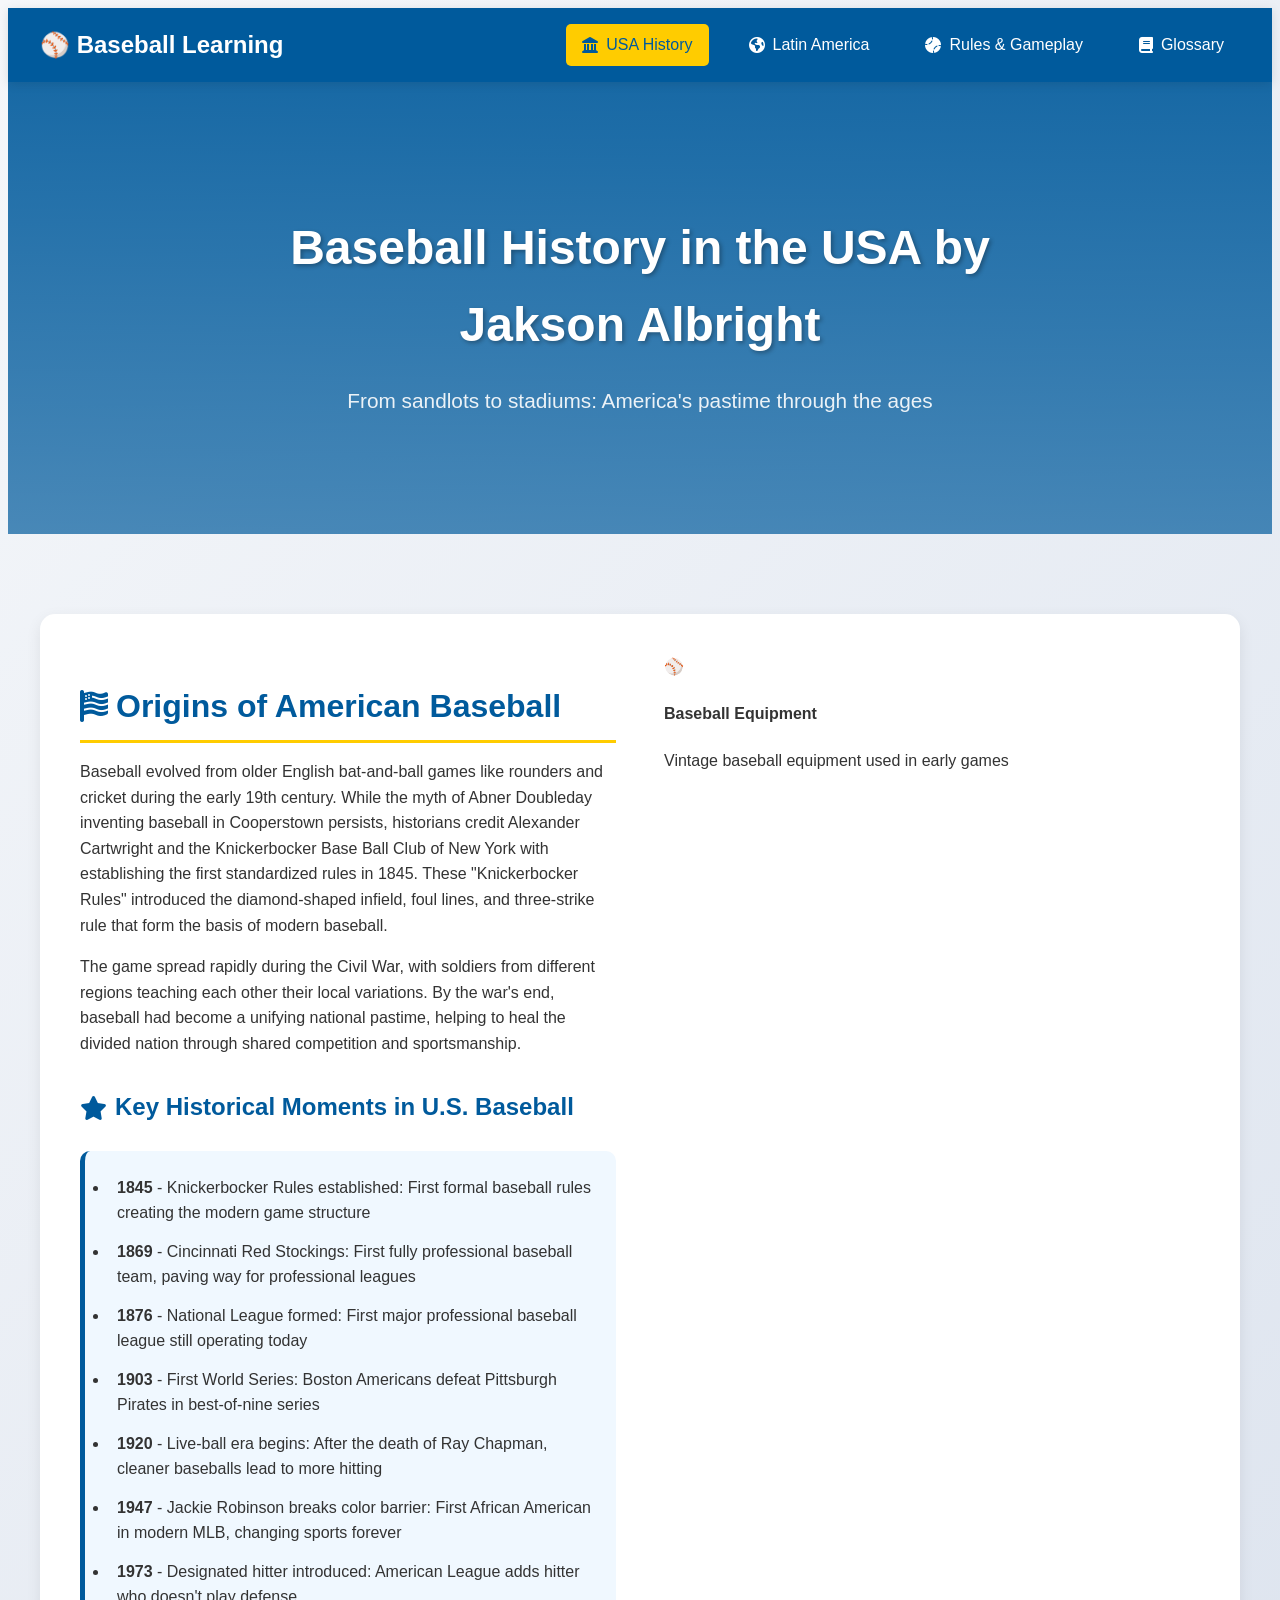
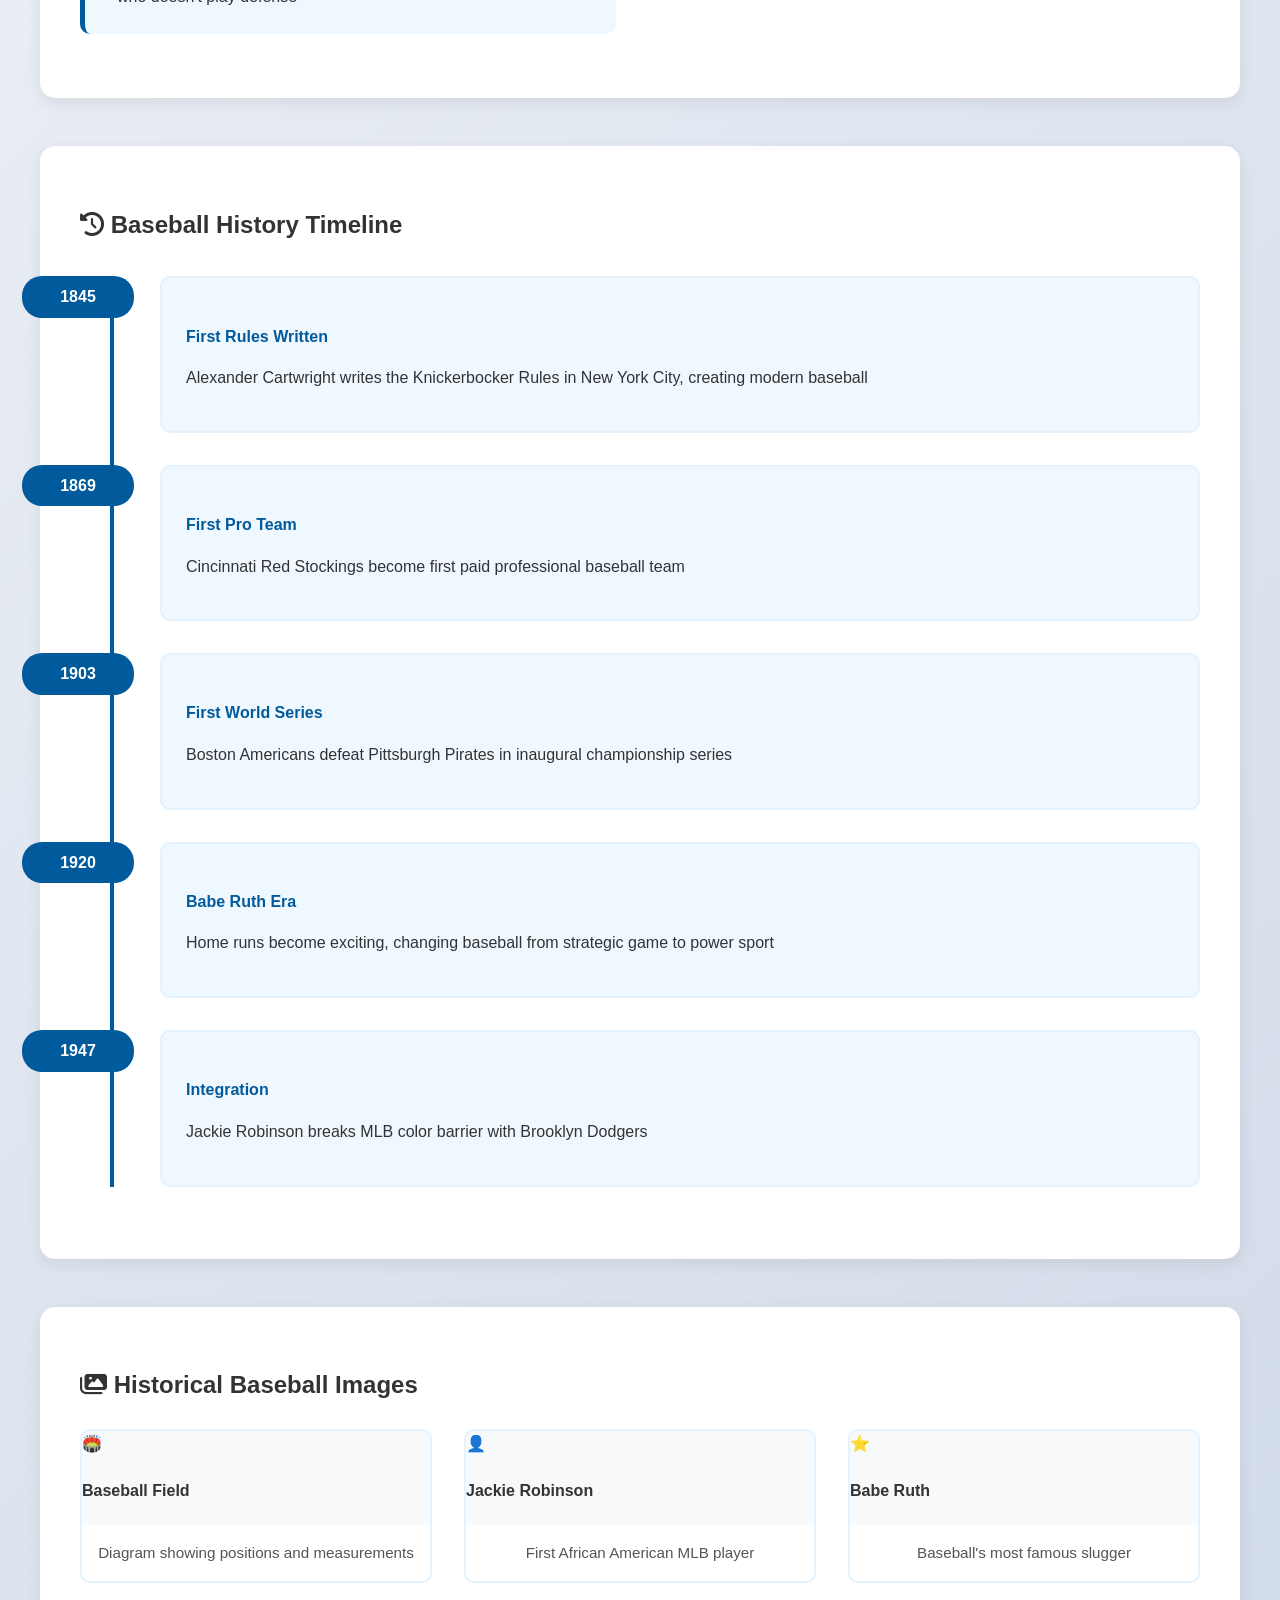
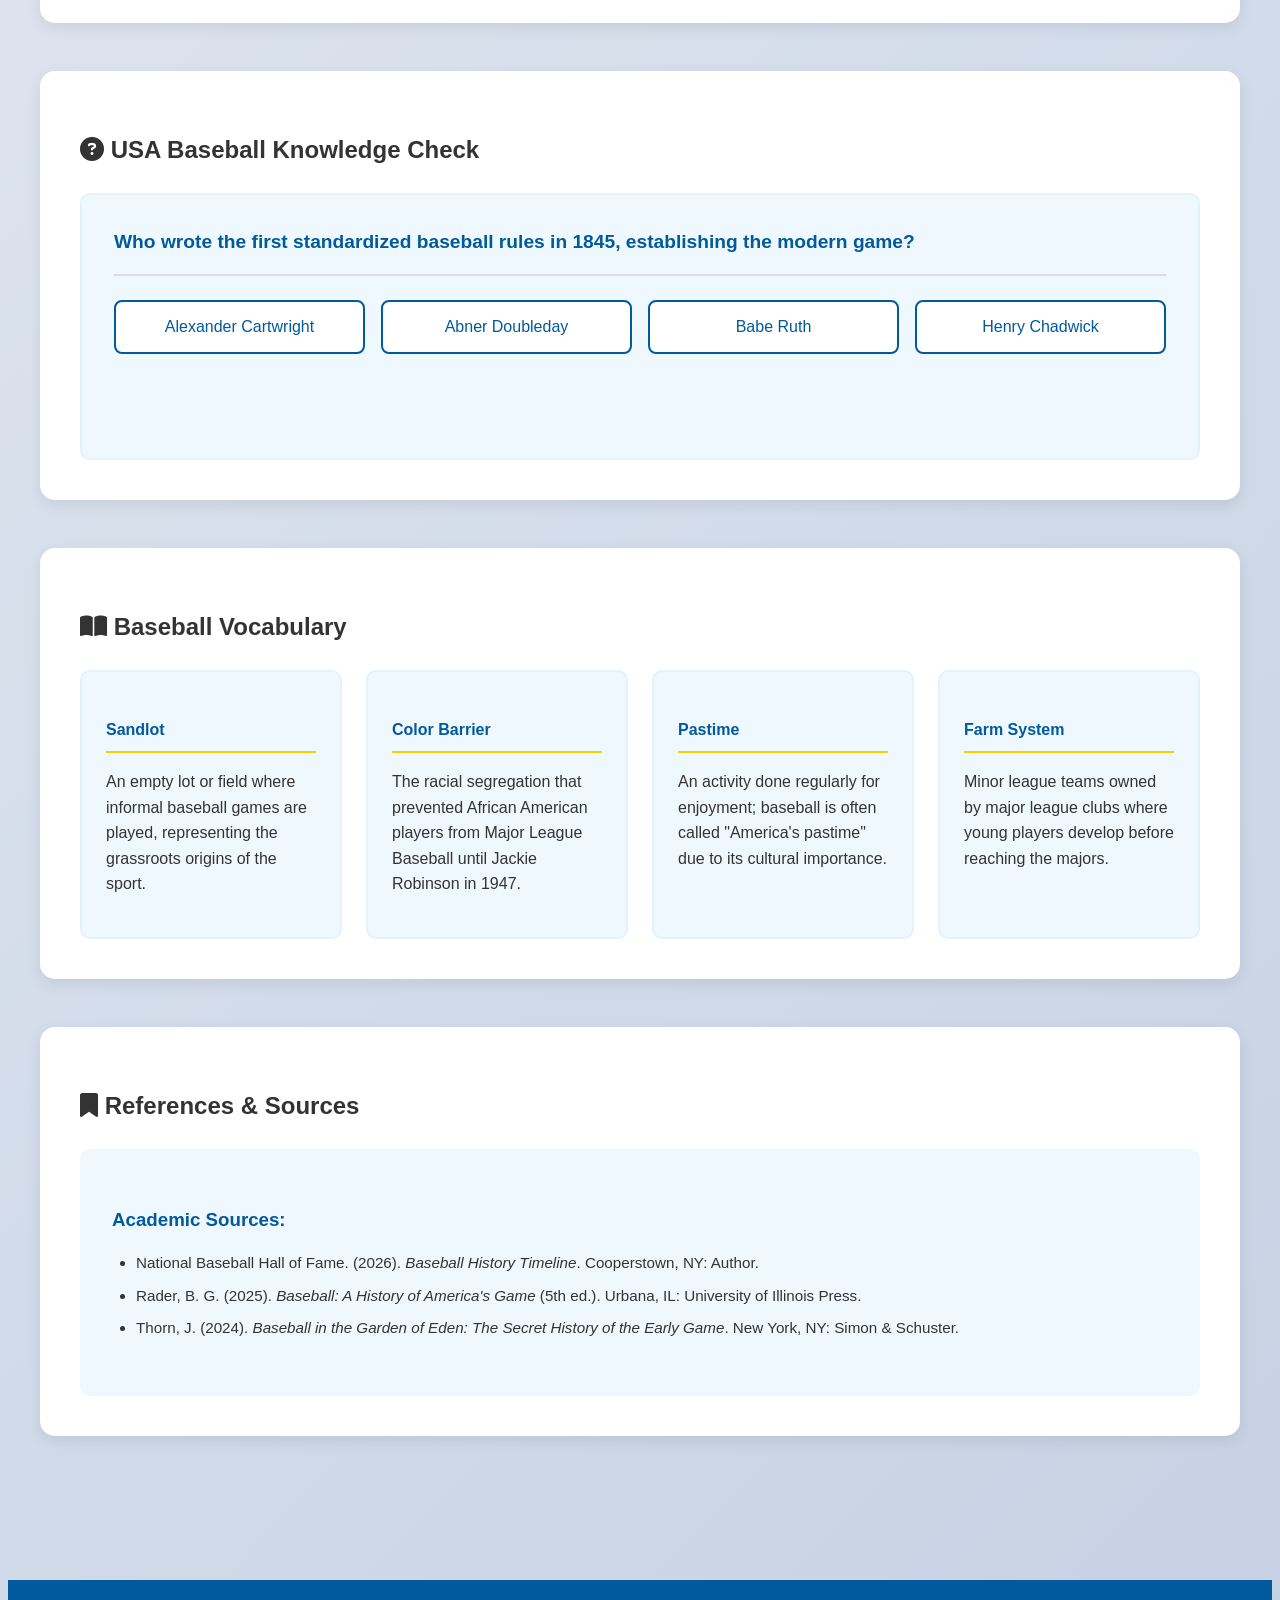
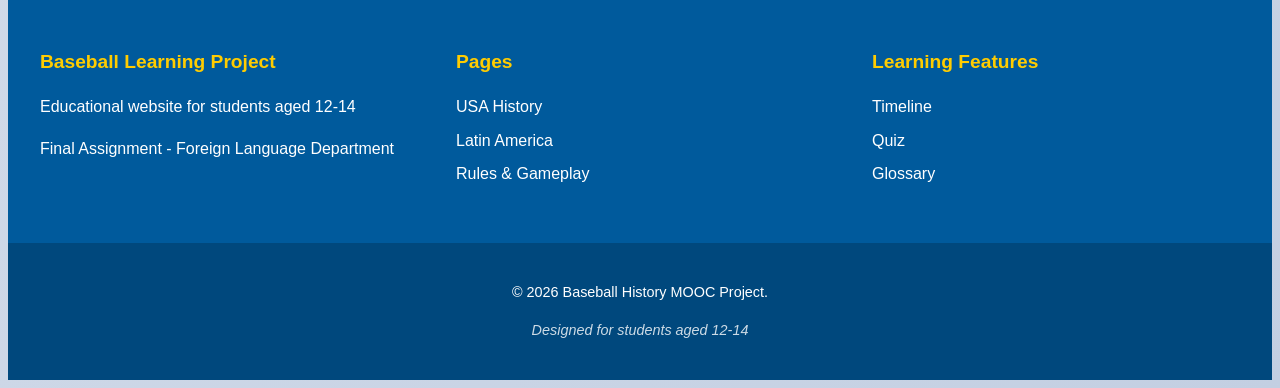
==== commit 557faada: "Update index.html" ====
--- a/index.html
+++ b/index.html
@@ -22,8 +22,8 @@
 
     <header class="hero">
         <div class="hero-content">
-            <h1 class="hero-title">Baseball History in the USA</h1>
-            <p class="hero-subtitle">From sandlots to stadiums: America's pastime through the ages by Jakson Albright</p>
+            <h1 class="hero-title">Baseball History in the USA by Jakson Albright</h1>
+            <p class="hero-subtitle">From sandlots to stadiums: America's pastime through the ages </p>
         </div>
     </header>
 
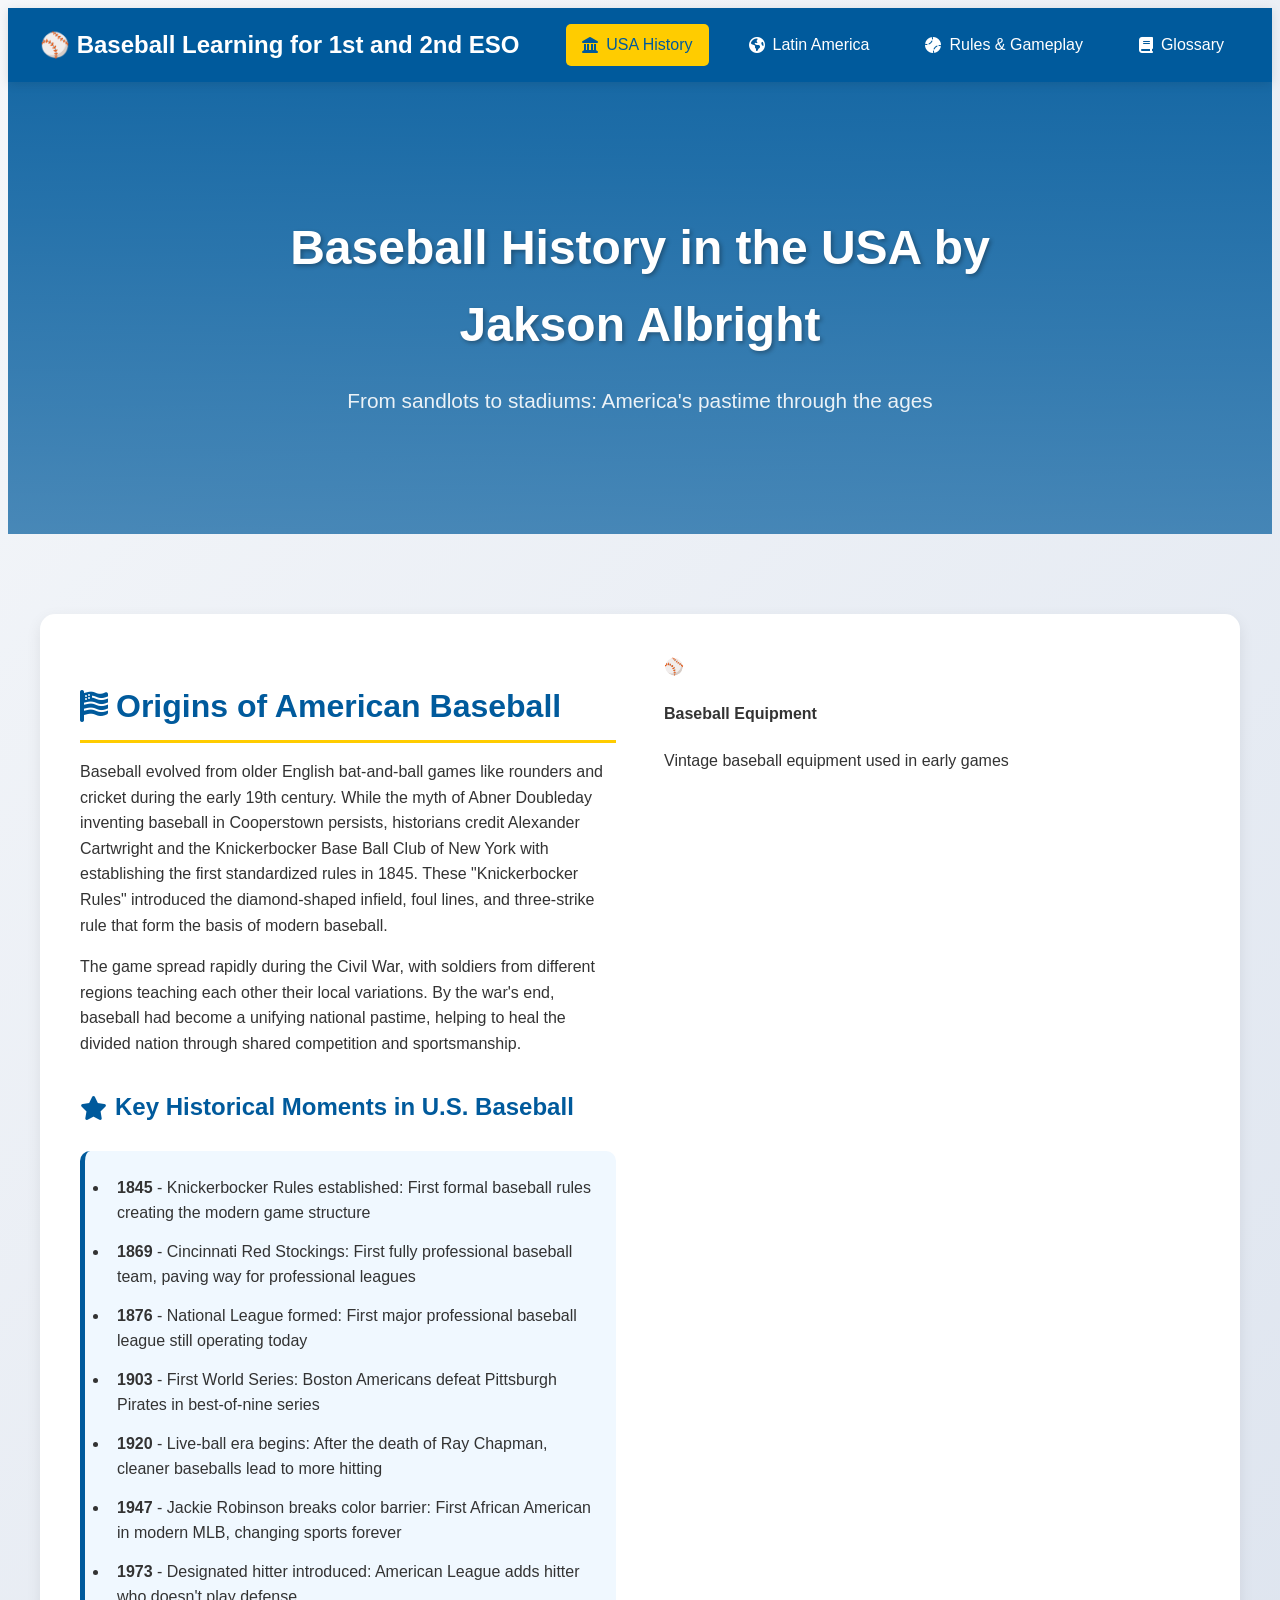
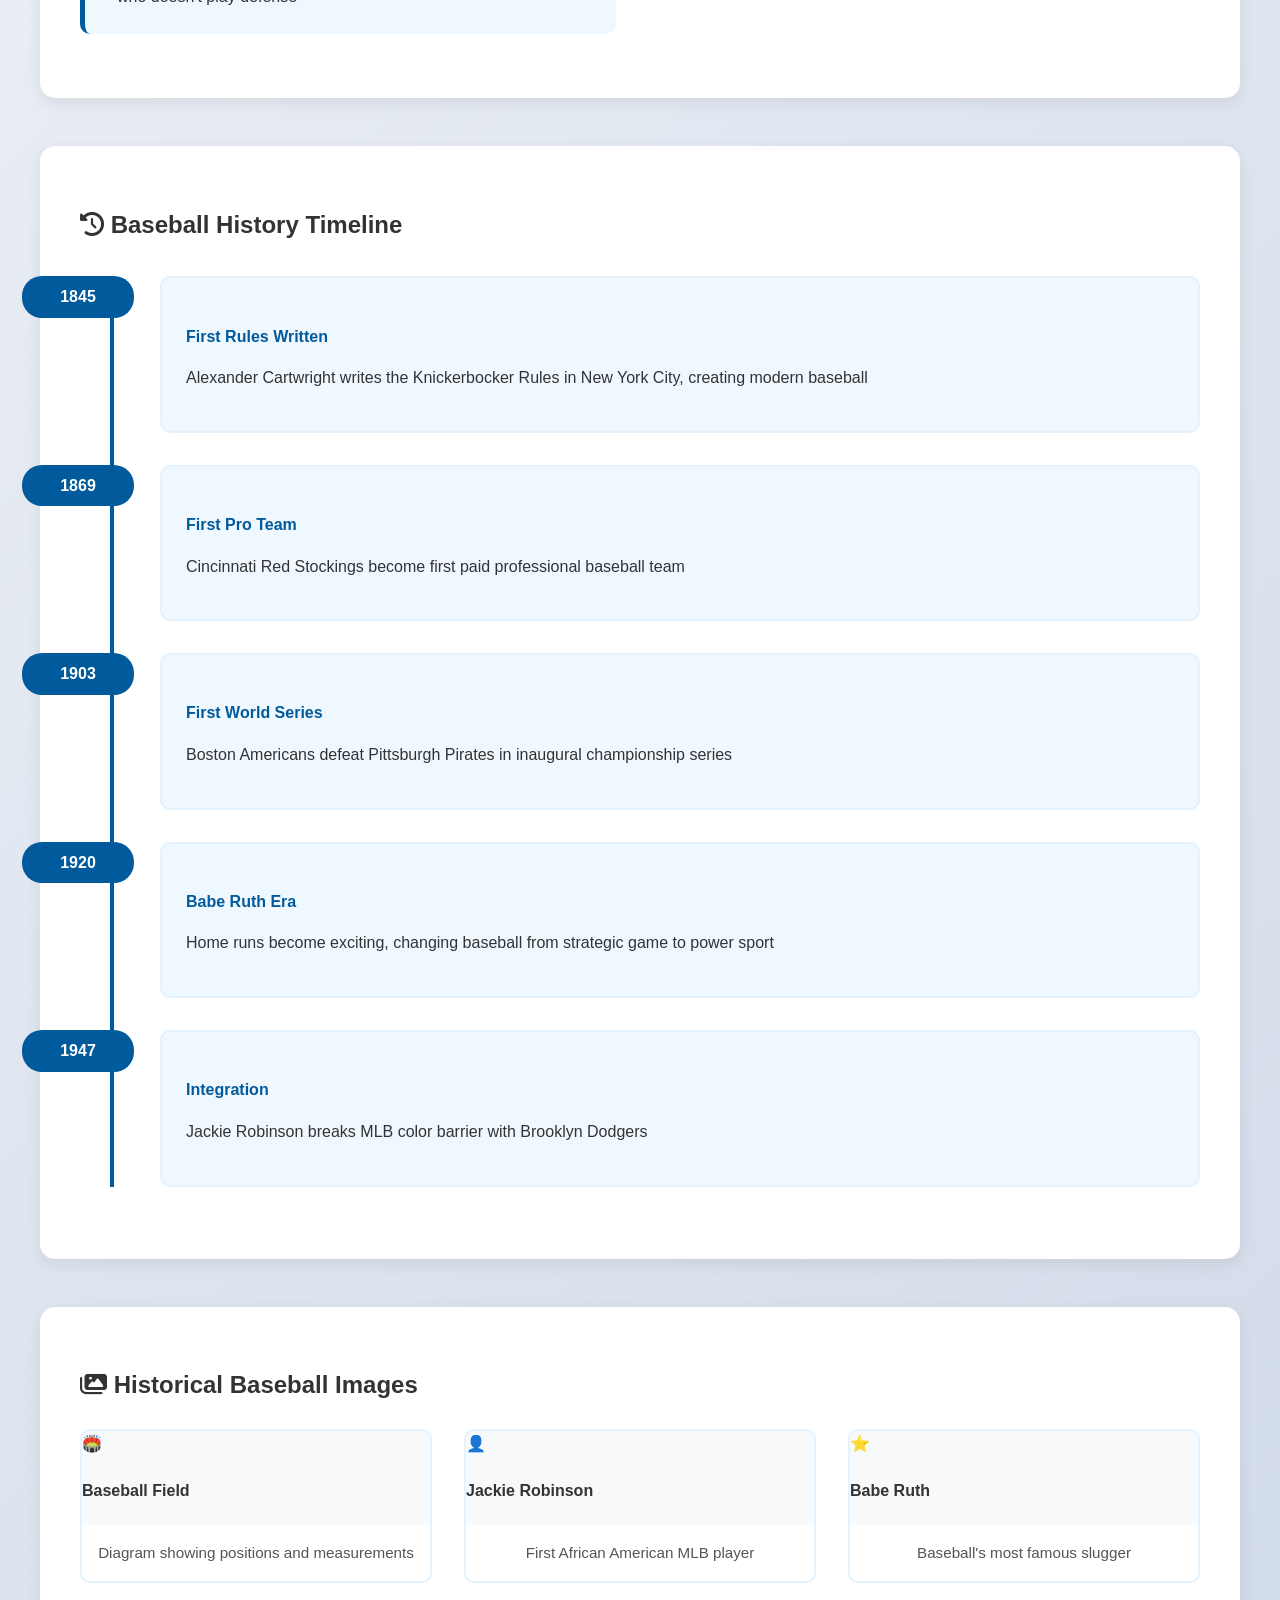
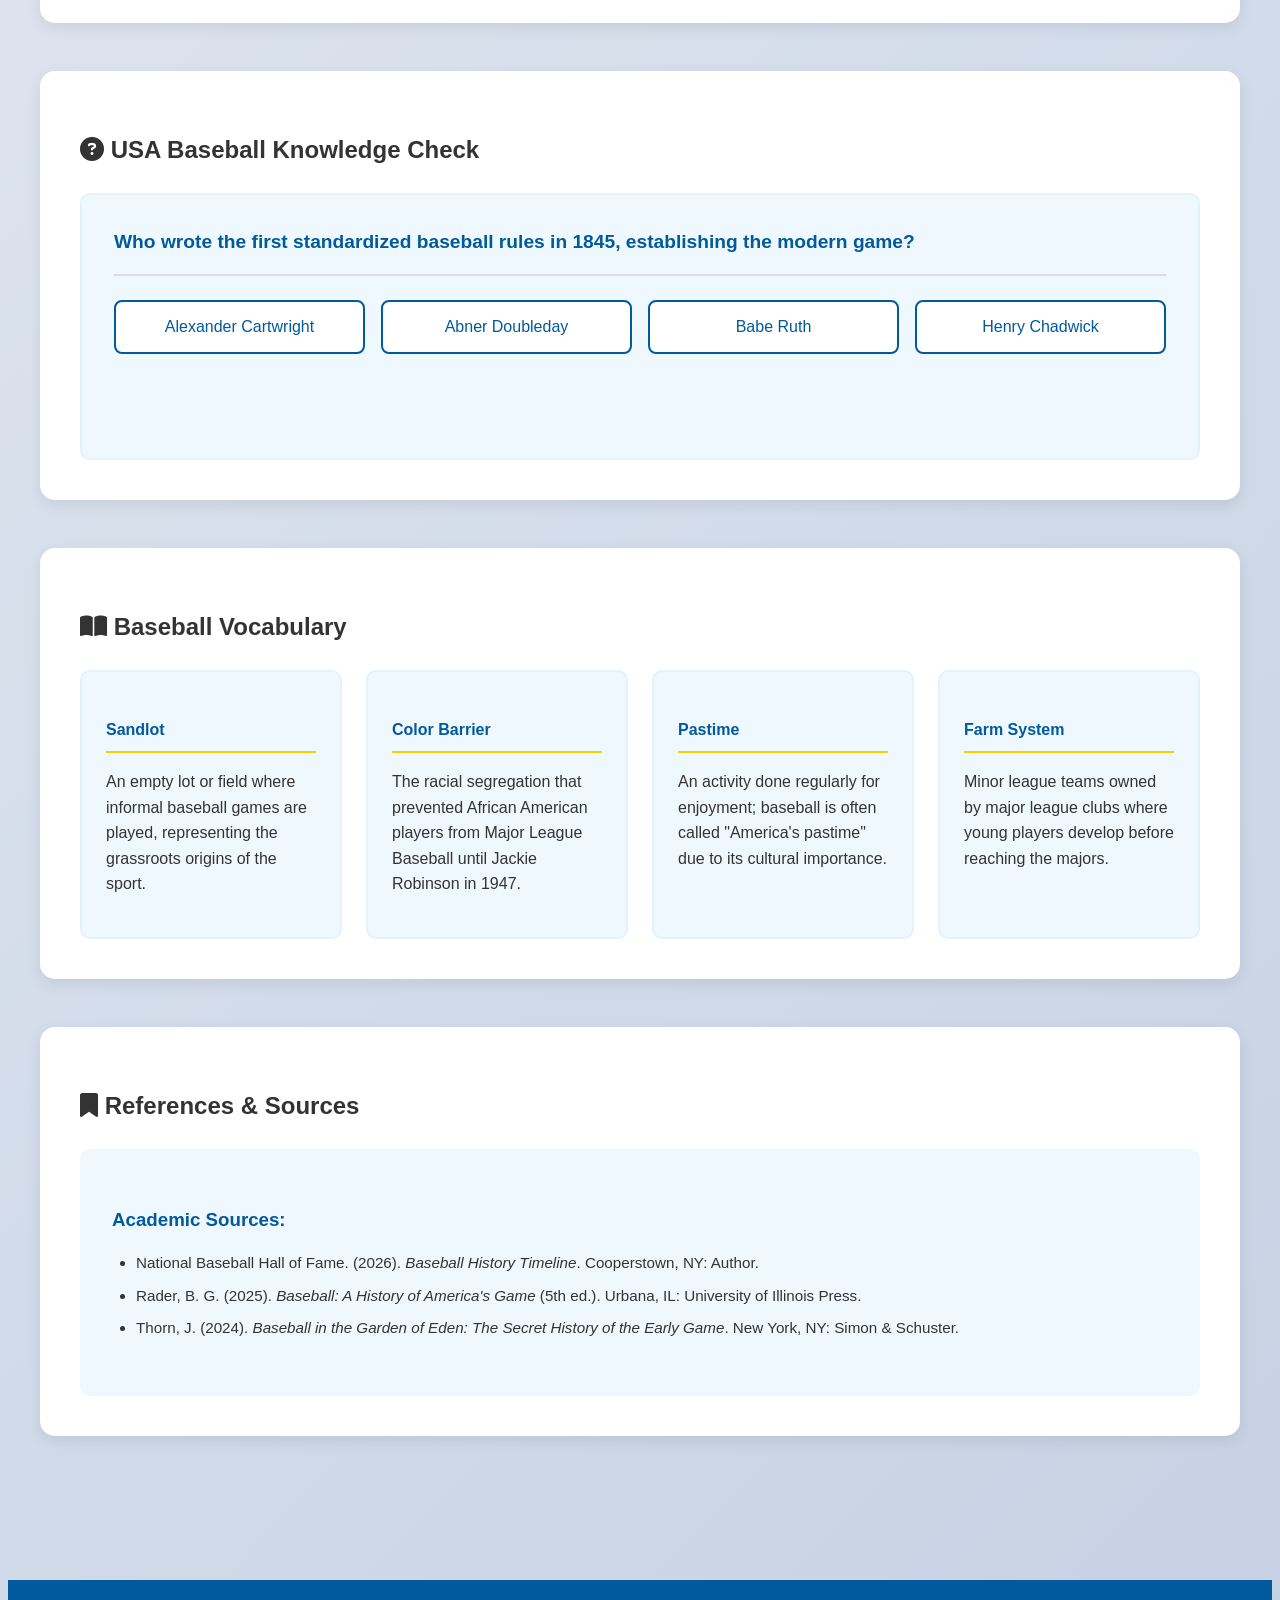
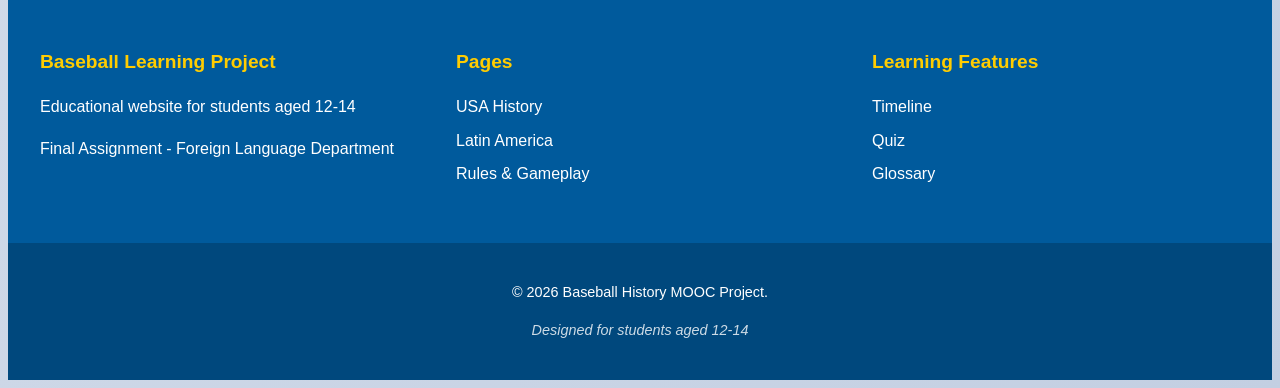
==== commit 374c5166: "Update index.html" ====
--- a/index.html
+++ b/index.html
@@ -10,7 +10,7 @@
 <body class="usa-page">
     <nav class="main-nav">
         <div class="nav-container">
-            <a href="index.html" class="nav-logo">⚾ Baseball Learning</a>
+            <a href="index.html" class="nav-logo">⚾ Baseball Learning for 1st and 2nd ESO </a>
             <div class="nav-links">
                 <a href="index.html" class="active"><i class="fas fa-landmark"></i> USA History</a>
                 <a href="latin-america.html"><i class="fas fa-globe-americas"></i> Latin America</a>
--- a/style.css
+++ b/style.css
@@ -796,4 +796,305 @@
     width: 100%;
 }
 
-
+/* ===== TEACHING PAGE STYLES ===== */
+.teaching-page .hero {
+    background: linear-gradient(rgba(155,89,182,0.9), rgba(155,89,182,0.7));
+}
+
+/* Simple approach */
+.simple-approach {
+    display: grid;
+    grid-template-columns: repeat(auto-fit, minmax(250px, 1fr));
+    gap: 1.5rem;
+    margin: 2rem 0;
+}
+
+.approach-item {
+    background: #f0f8ff;
+    padding: 1.5rem;
+    border-radius: 10px;
+    display: flex;
+    align-items: center;
+    gap: 1rem;
+    border-left: 5px solid #9B59B6;
+}
+
+.approach-icon {
+    font-size: 2rem;
+}
+
+.approach-text h3 {
+    margin: 0 0 0.5rem 0;
+    color: #9B59B6;
+}
+
+/* Activity cards */
+.activity-card.simple {
+    background: white;
+    border-radius: 15px;
+    padding: 2rem;
+    margin: 2rem 0;
+    box-shadow: 0 5px 15px rgba(0,0,0,0.08);
+    border: 2px solid #e3f2fd;
+}
+
+.activity-header {
+    display: flex;
+    align-items: center;
+    gap: 1rem;
+    margin-bottom: 1.5rem;
+    padding-bottom: 1rem;
+    border-bottom: 2px solid #eee;
+}
+
+.activity-icon {
+    font-size: 2.5rem;
+}
+
+.activity-meta {
+    display: flex;
+    gap: 1rem;
+    flex-wrap: wrap;
+}
+
+.activity-duration, .activity-group {
+    background: #e8f4f8;
+    padding: 0.3rem 0.8rem;
+    border-radius: 20px;
+    font-size: 0.9rem;
+    color: #005A9C;
+}
+
+/* Simple materials */
+.simple-materials {
+    display: flex;
+    gap: 0.5rem;
+    flex-wrap: wrap;
+    margin: 1rem 0;
+}
+
+.material-badge {
+    background: #e3f2fd;
+    padding: 0.5rem 1rem;
+    border-radius: 20px;
+    font-size: 0.9rem;
+    color: #005A9C;
+}
+
+/* Simple steps */
+.simple-steps {
+    margin: 1.5rem 0;
+}
+
+.simple-step {
+    display: flex;
+    gap: 1rem;
+    margin-bottom: 1rem;
+    align-items: flex-start;
+}
+
+.step-number {
+    background: #9B59B6;
+    color: white;
+    width: 30px;
+    height: 30px;
+    border-radius: 50%;
+    display: flex;
+    align-items: center;
+    justify-content: center;
+    font-weight: bold;
+    flex-shrink: 0;
+}
+
+.simple-step p {
+    margin: 0;
+    padding-top: 0.2rem;
+}
+
+/* Simple goals */
+.simple-goals {
+    background: #f0f8ff;
+    padding: 1.5rem;
+    border-radius: 10px;
+    margin: 1.5rem 0;
+    border-left: 5px solid #9B59B6;
+}
+
+.simple-goals li {
+    margin-bottom: 0.5rem;
+}
+
+/* Activity tip */
+.activity-tip {
+    background: #fff8e1;
+    padding: 1rem;
+    border-radius: 10px;
+    border-left: 4px solid #ffcc00;
+    display: flex;
+    gap: 1rem;
+    align-items: flex-start;
+    margin-top: 1.5rem;
+}
+
+.activity-tip i {
+    color: #ffcc00;
+    font-size: 1.2rem;
+    margin-top: 0.2rem;
+}
+
+/* Player grid */
+.player-grid {
+    display: grid;
+    grid-template-columns: repeat(auto-fit, minmax(200px, 1fr));
+    gap: 1rem;
+    margin: 1.5rem 0;
+}
+
+.player-card {
+    background: #f0f8ff;
+    padding: 1rem;
+    border-radius: 8px;
+    text-align: center;
+    border: 2px solid #e3f2fd;
+}
+
+.player-card h4 {
+    color: #005A9C;
+    margin-bottom: 0.5rem;
+}
+
+.player-card p {
+    font-size: 0.9rem;
+    color: #666;
+    margin: 0;
+}
+
+/* Presentation template */
+.presentation-template {
+    background: #f9f9f9;
+    padding: 1.5rem;
+    border-radius: 10px;
+    border: 2px dashed #005A9C;
+    font-style: italic;
+    color: #555;
+    margin: 1rem 0;
+}
+
+/* Combination section */
+.combination-card {
+    background: white;
+    padding: 2rem;
+    border-radius: 15px;
+    box-shadow: 0 5px 15px rgba(0,0,0,0.08);
+    margin: 2rem 0;
+}
+
+.week-plan {
+    display: grid;
+    grid-template-columns: repeat(auto-fit, minmax(150px, 1fr));
+    gap: 1rem;
+    margin: 1.5rem 0;
+}
+
+.day-plan {
+    background: #f0f8ff;
+    padding: 1rem;
+    border-radius: 10px;
+    text-align: center;
+    border: 2px solid #e3f2fd;
+}
+
+.day {
+    background: #9B59B6;
+    color: white;
+    padding: 0.3rem;
+    border-radius: 5px;
+    font-weight: bold;
+    margin-bottom: 0.5rem;
+}
+
+.day-plan p {
+    margin: 0;
+    font-size: 0.9rem;
+}
+
+/* Learning outcomes */
+.outcomes-grid {
+    display: grid;
+    grid-template-columns: repeat(auto-fit, minmax(150px, 1fr));
+    gap: 1rem;
+    margin-top: 1.5rem;
+}
+
+.outcome {
+    background: #e8f4f8;
+    padding: 1rem;
+    border-radius: 10px;
+    text-align: center;
+    display: flex;
+    flex-direction: column;
+    align-items: center;
+    gap: 0.5rem;
+}
+
+.outcome i {
+    color: #005A9C;
+    font-size: 1.5rem;
+}
+
+.outcome p {
+    margin: 0;
+    font-size: 0.9rem;
+}
+
+/* Tips section */
+.tips-grid {
+    display: grid;
+    grid-template-columns: repeat(auto-fit, minmax(200px, 1fr));
+    gap: 1.5rem;
+    margin-top: 1.5rem;
+}
+
+.tip-card {
+    background: #f0f8ff;
+    padding: 1.5rem;
+    border-radius: 10px;
+    text-align: center;
+    border: 2px solid #e3f2fd;
+}
+
+.tip-card i {
+    color: #9B59B6;
+    font-size: 2rem;
+    margin-bottom: 1rem;
+}
+
+.tip-card h4 {
+    color: #005A9C;
+    margin-bottom: 0.5rem;
+}
+
+.tip-card p {
+    font-size: 0.9rem;
+    color: #666;
+    margin: 0;
+}
+
+/* Responsive */
+@media (max-width: 768px) {
+    .simple-approach {
+        grid-template-columns: 1fr;
+    }
+    
+    .player-grid {
+        grid-template-columns: 1fr 1fr;
+    }
+    
+    .week-plan {
+        grid-template-columns: 1fr;
+    }
+    
+    .outcomes-grid {
+        grid-template-columns: 1fr 1fr;
+    }
+}
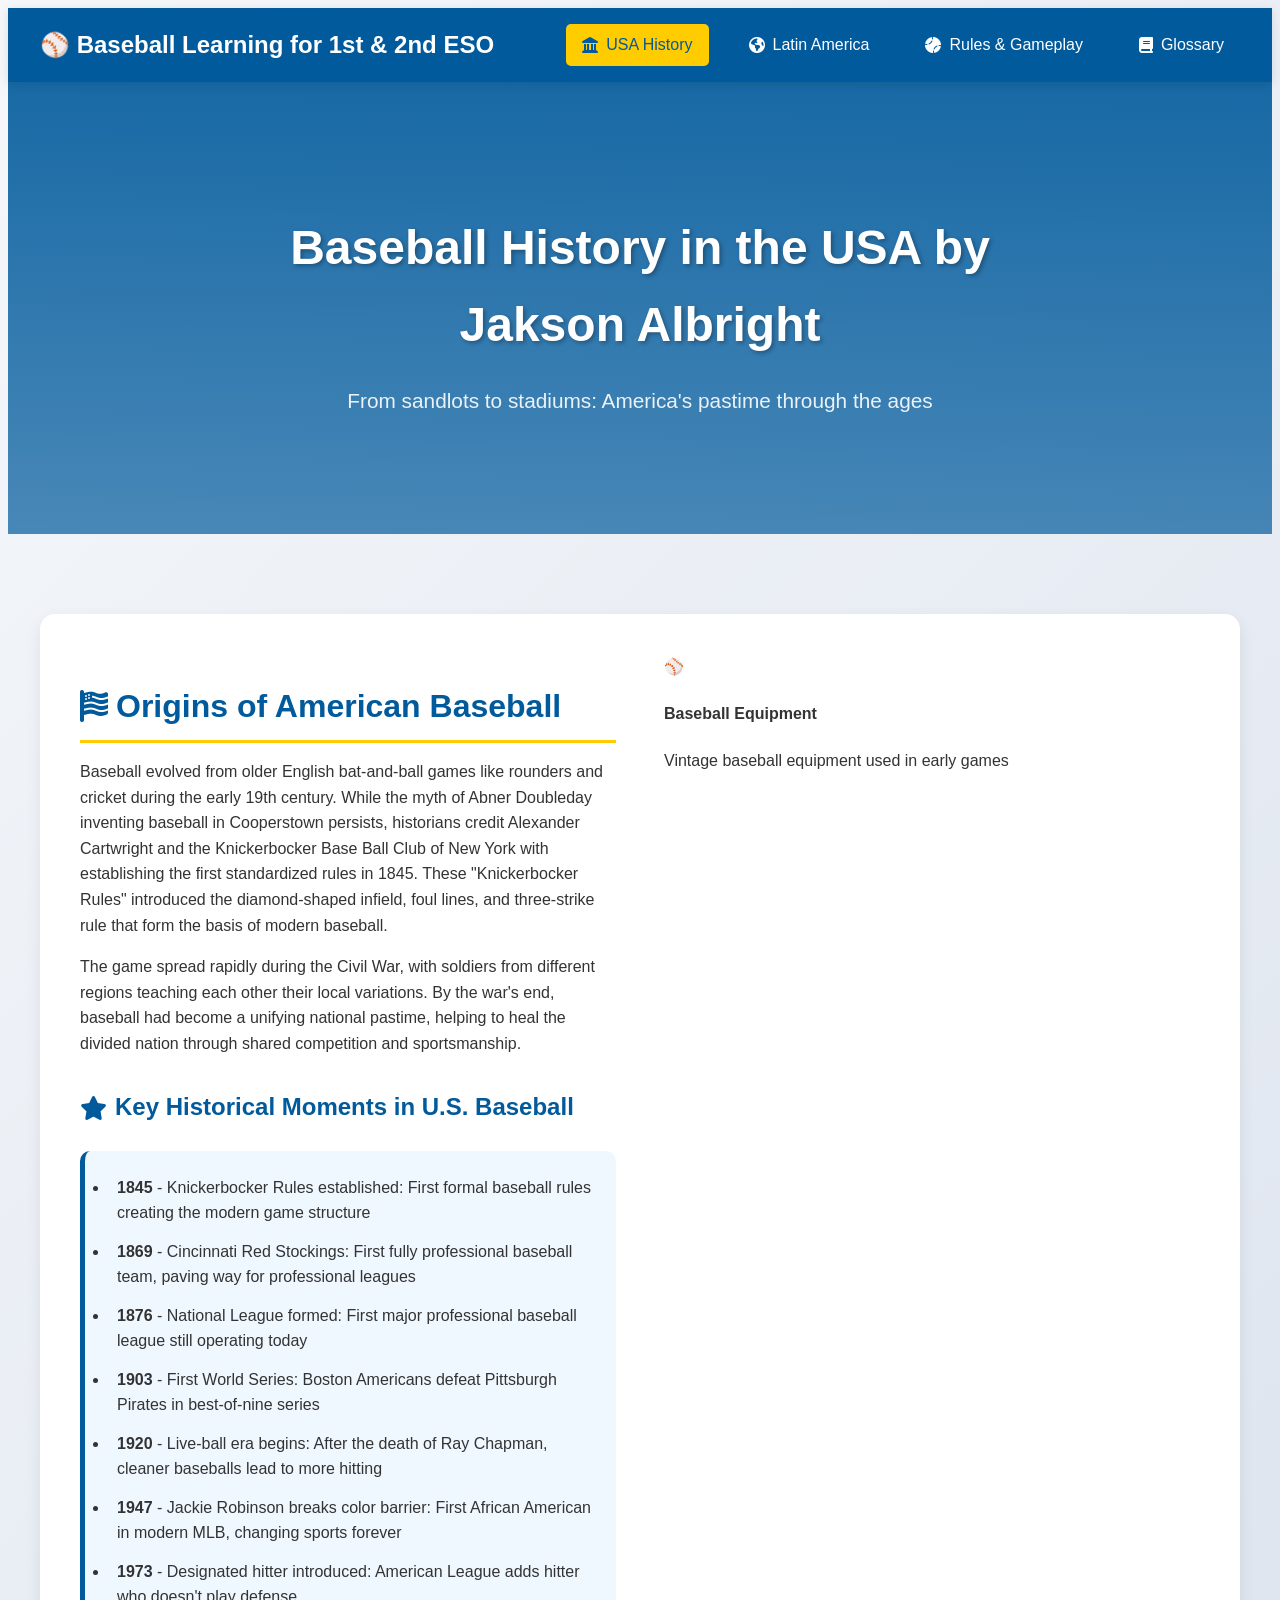
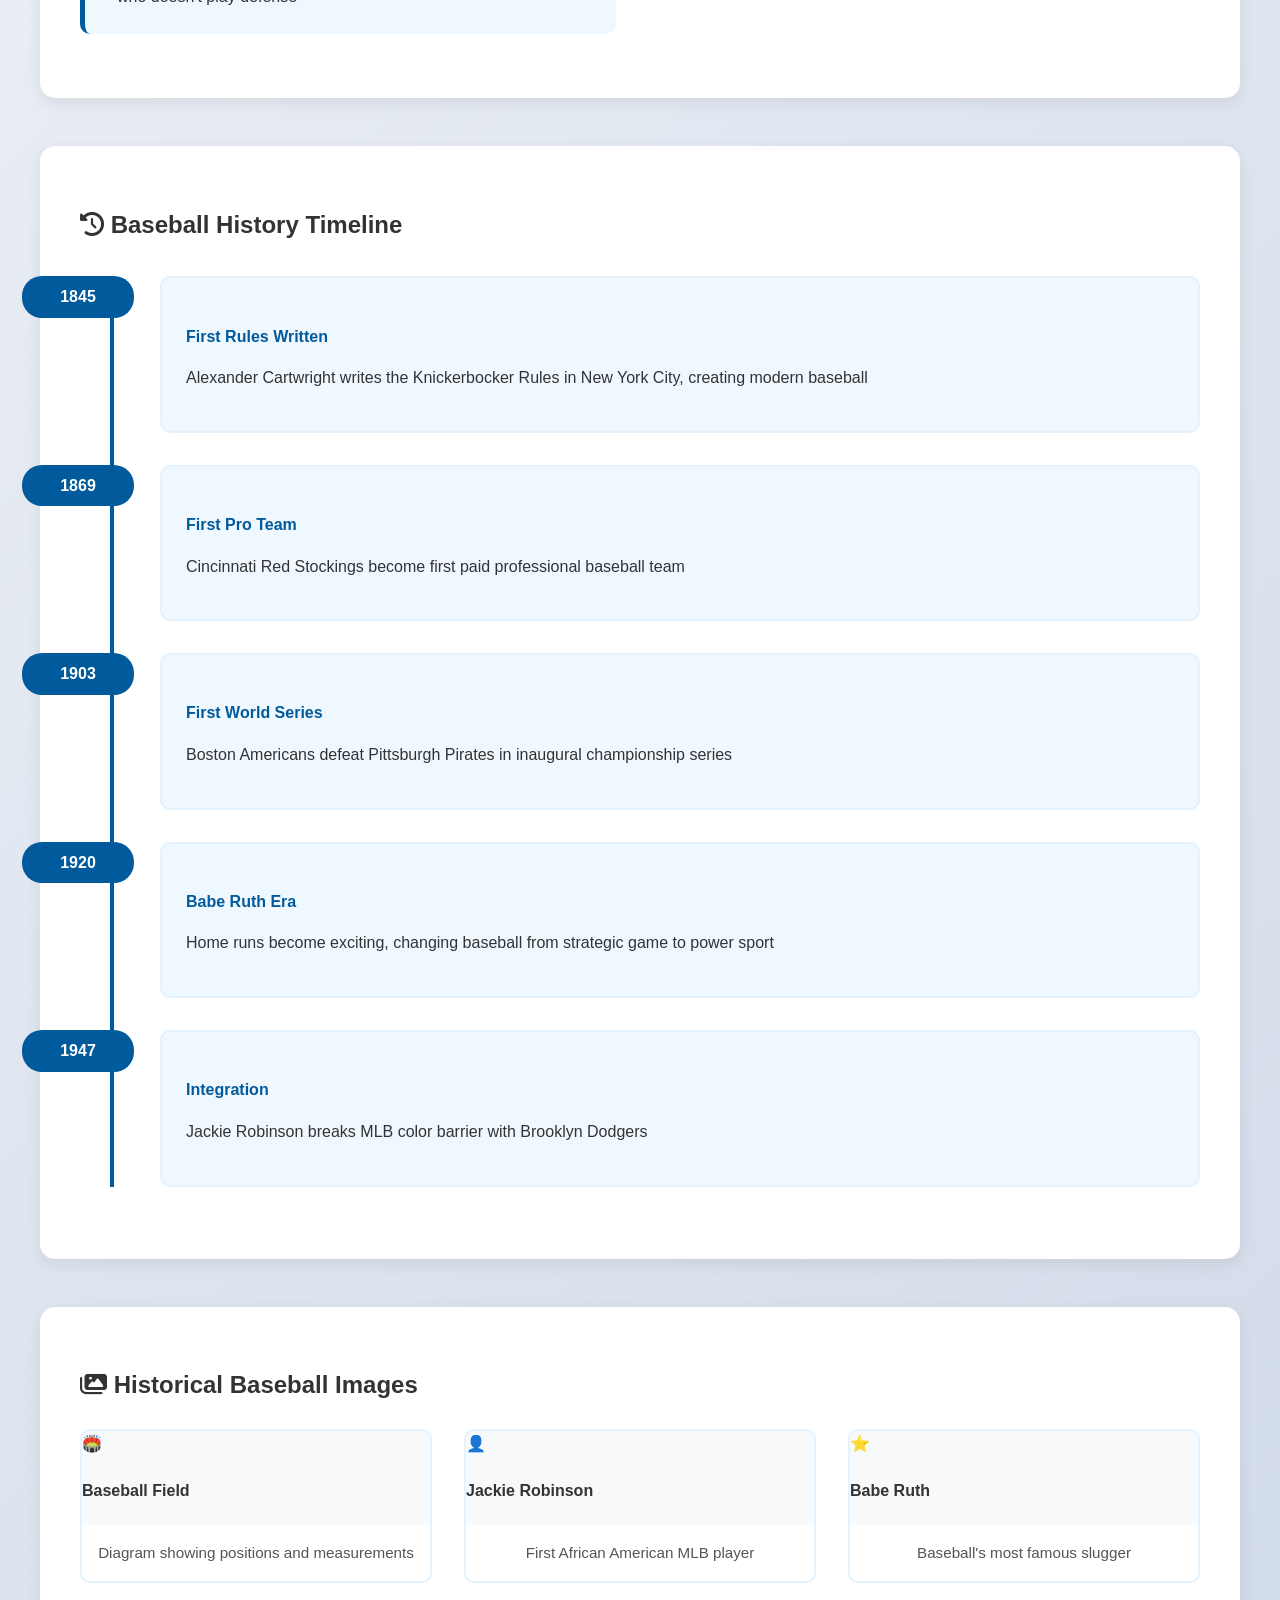
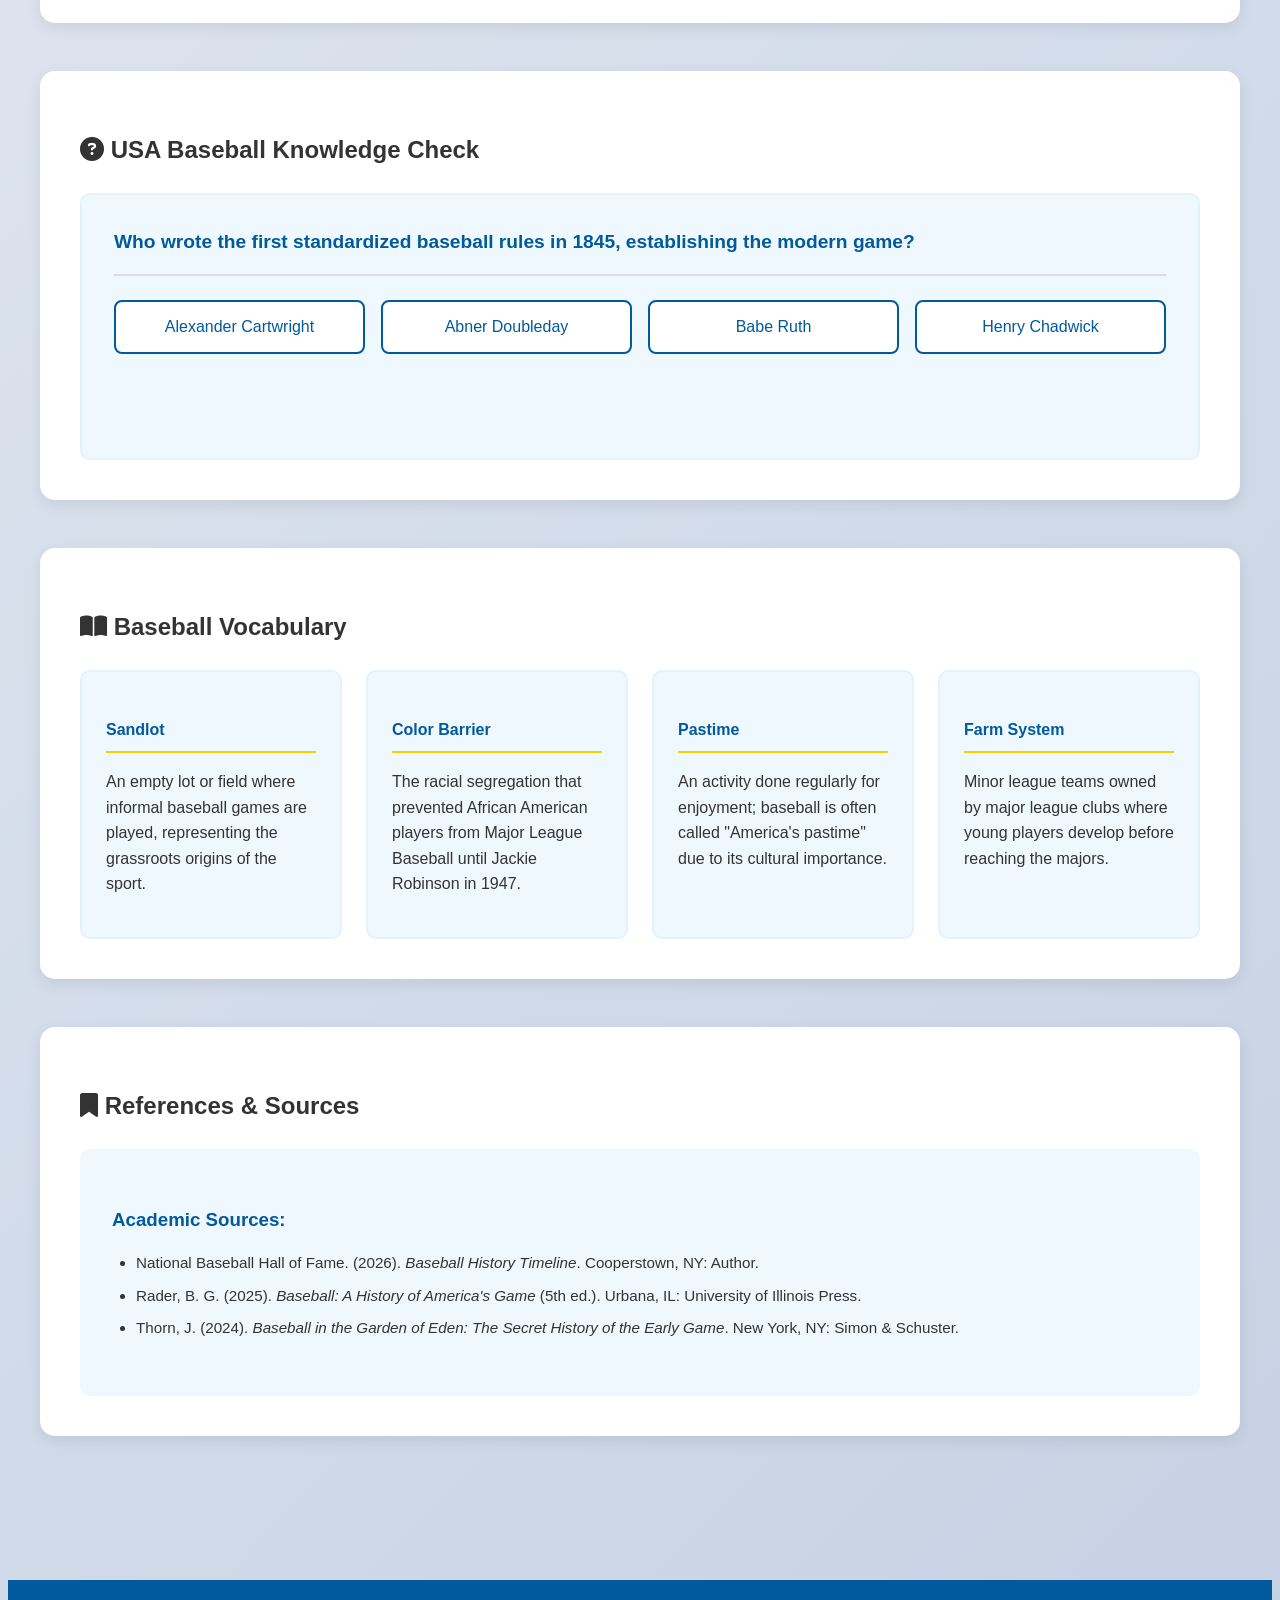
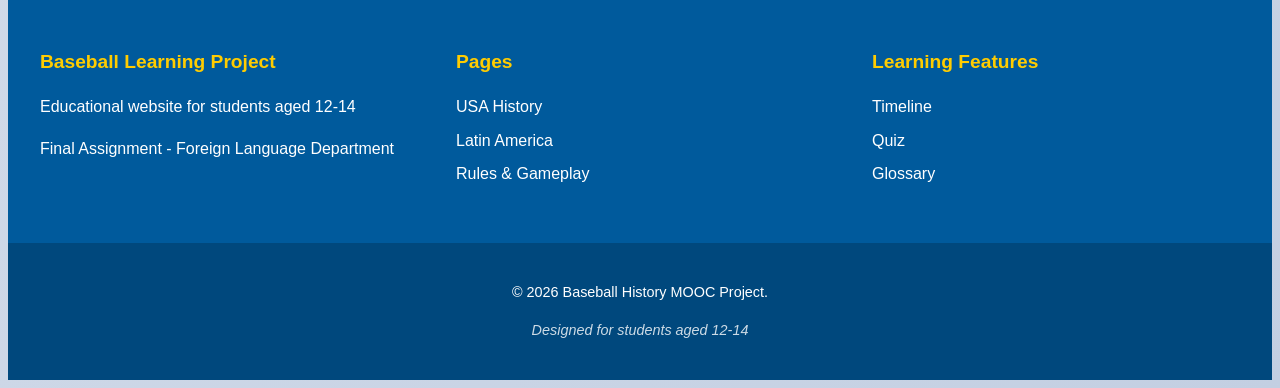
==== commit 4fa50309: "Update index.html" ====
--- a/index.html
+++ b/index.html
@@ -10,7 +10,7 @@
 <body class="usa-page">
     <nav class="main-nav">
         <div class="nav-container">
-            <a href="index.html" class="nav-logo">⚾ Baseball Learning for 1st and 2nd ESO </a>
+            <a href="index.html" class="nav-logo">⚾ Baseball Learning for 1st & 2nd ESO </a>
             <div class="nav-links">
                 <a href="index.html" class="active"><i class="fas fa-landmark"></i> USA History</a>
                 <a href="latin-america.html"><i class="fas fa-globe-americas"></i> Latin America</a>
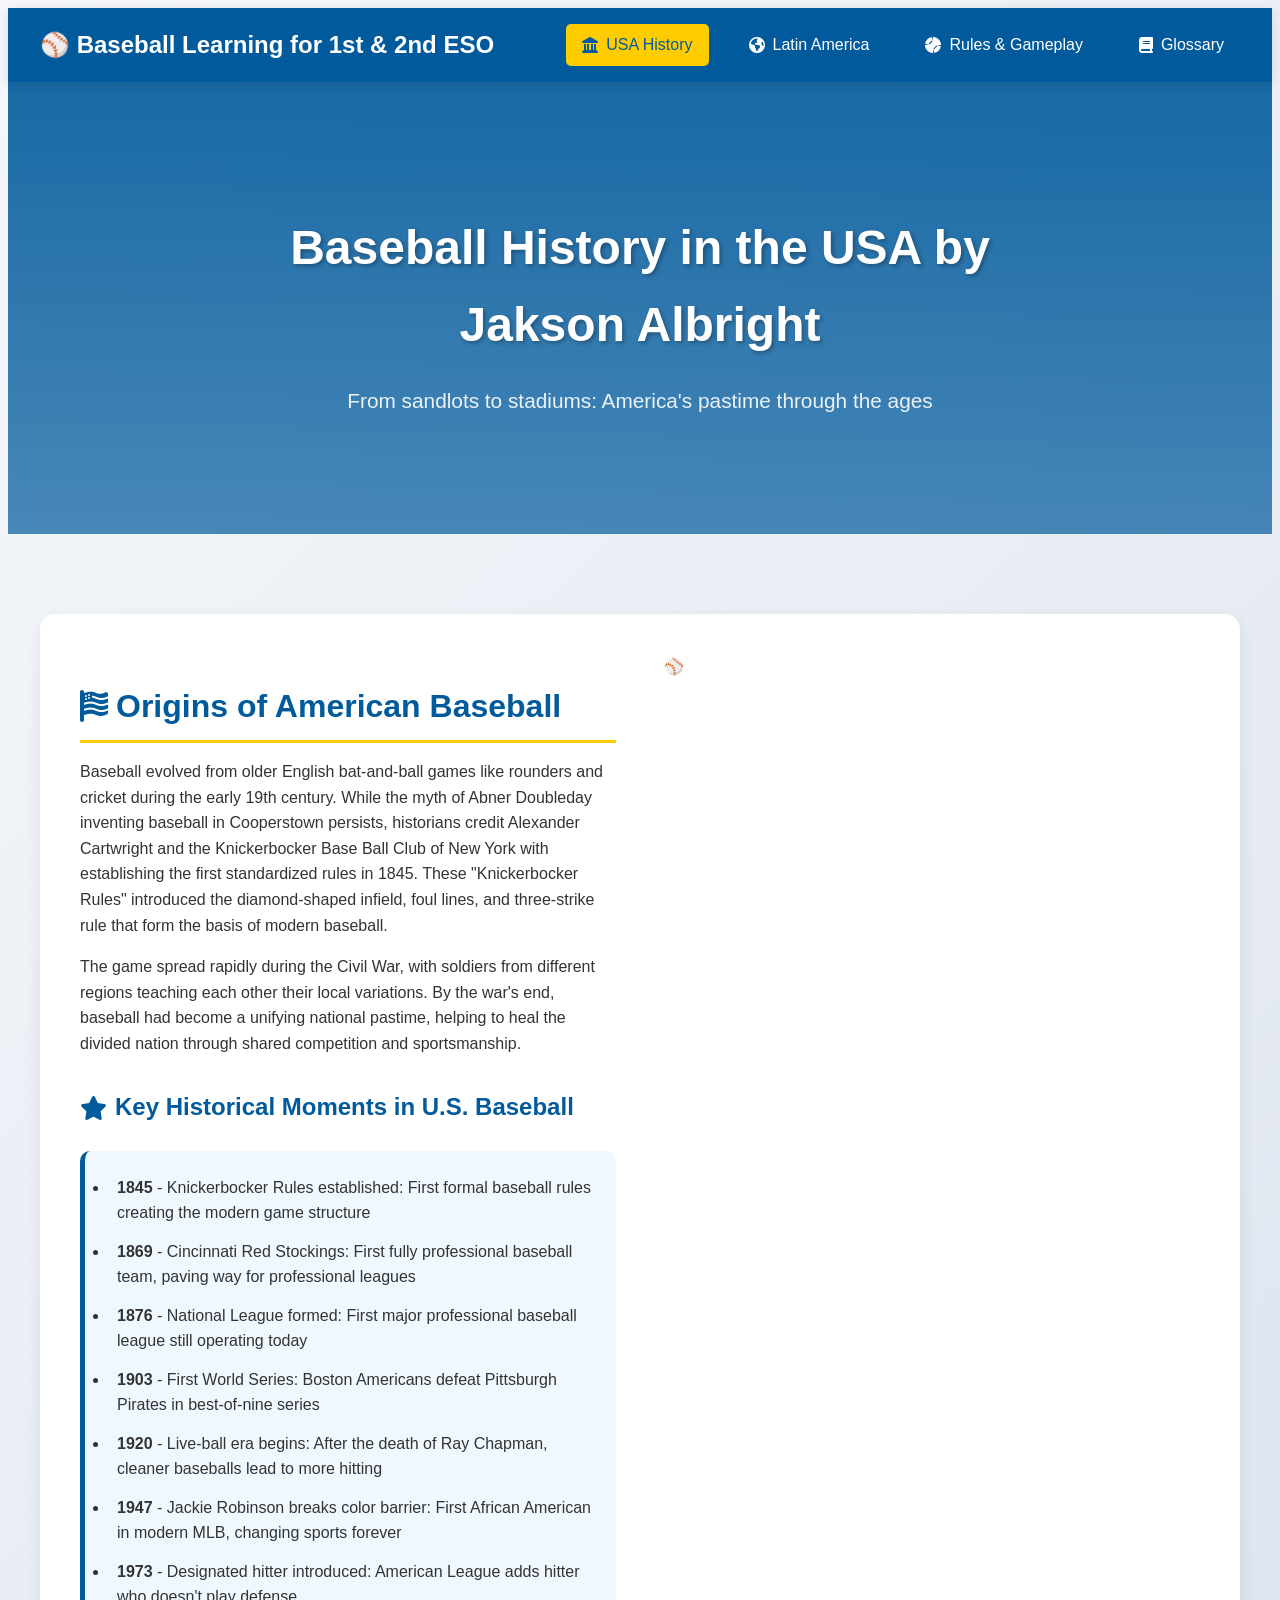
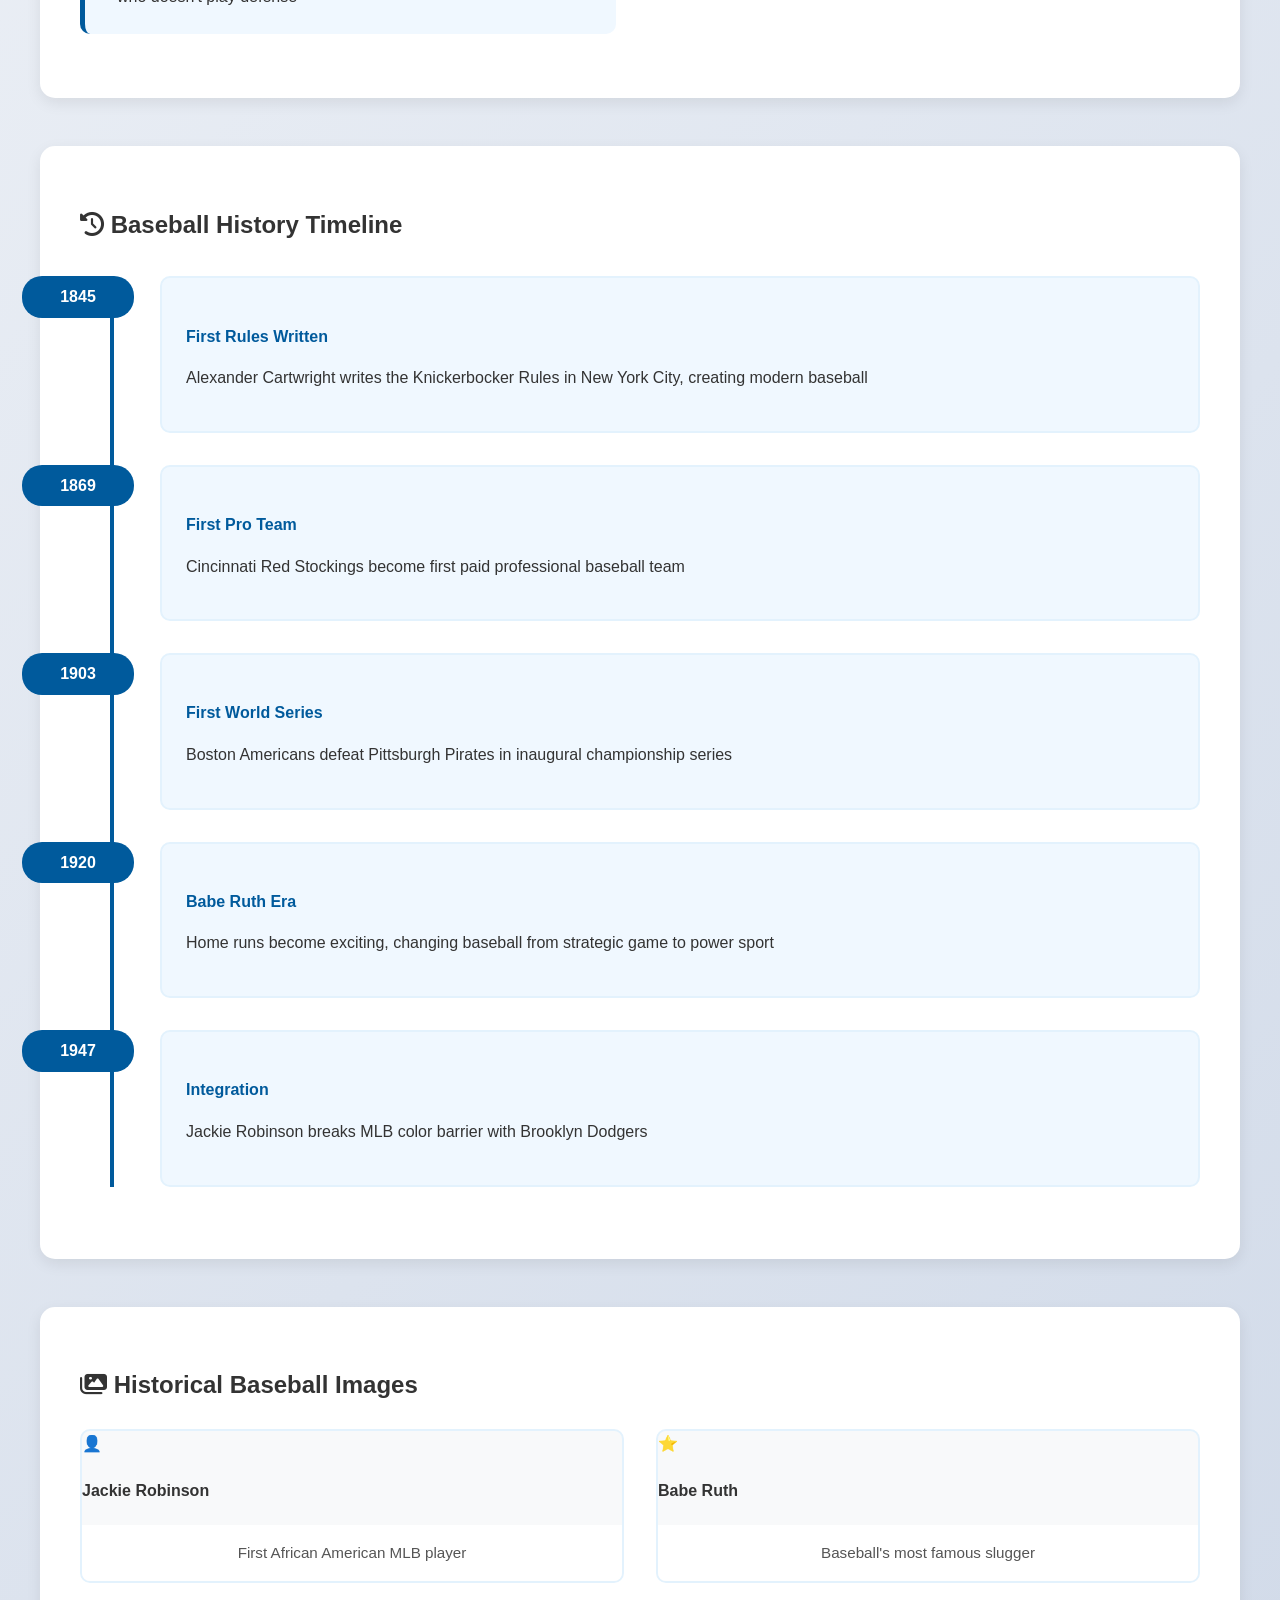
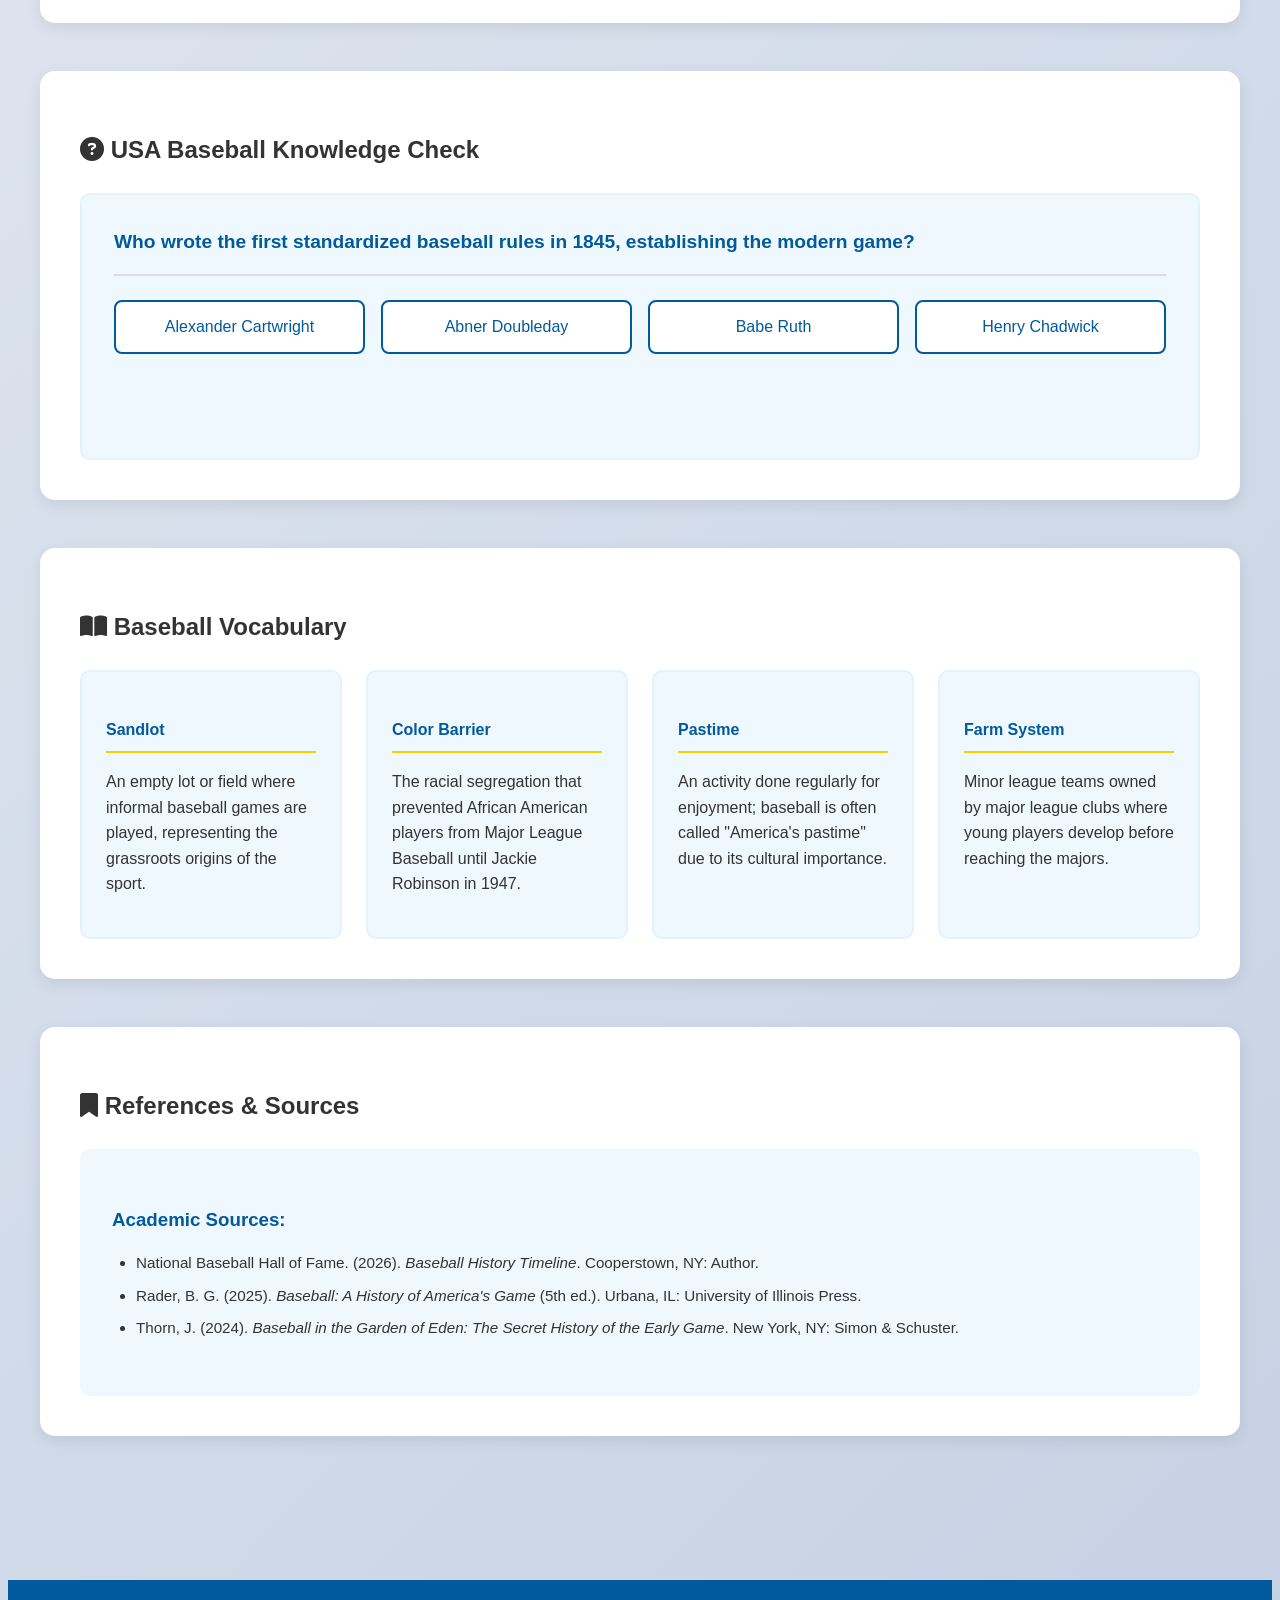
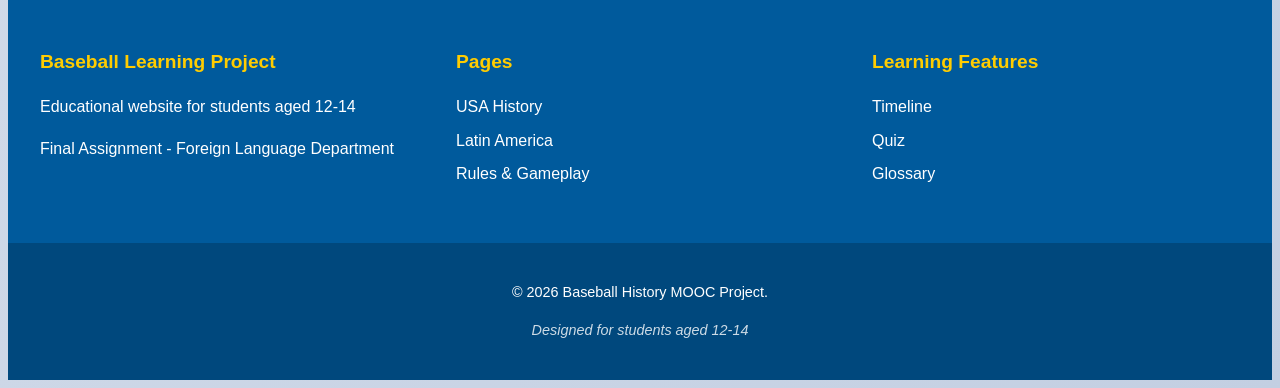
==== commit 96a07e26: "Update index.html" ====
--- a/index.html
+++ b/index.html
@@ -50,8 +50,6 @@
                 <div class="image-content">
                     <div class="image-placeholder">
                         <div class="placeholder-icon">⚾</div>
-                        <h4>Baseball Equipment</h4>
-                        <p>Vintage baseball equipment used in early games</p>
                     </div>
                 </div>
             </div>
@@ -101,13 +99,6 @@
         <section class="image-gallery">
             <h2><i class="fas fa-images"></i> Historical Baseball Images</h2>
             <div class="gallery-grid">
-                <div class="gallery-item">
-                    <div class="image-placeholder">
-                        <div class="placeholder-icon">🏟️</div>
-                        <h4>Baseball Field</h4>
-                        <p>Diagram showing positions and measurements</p>
-                    </div>
-                </div>
                 <div class="gallery-item">
                     <div class="image-placeholder">
                         <div class="placeholder-icon">👤</div>
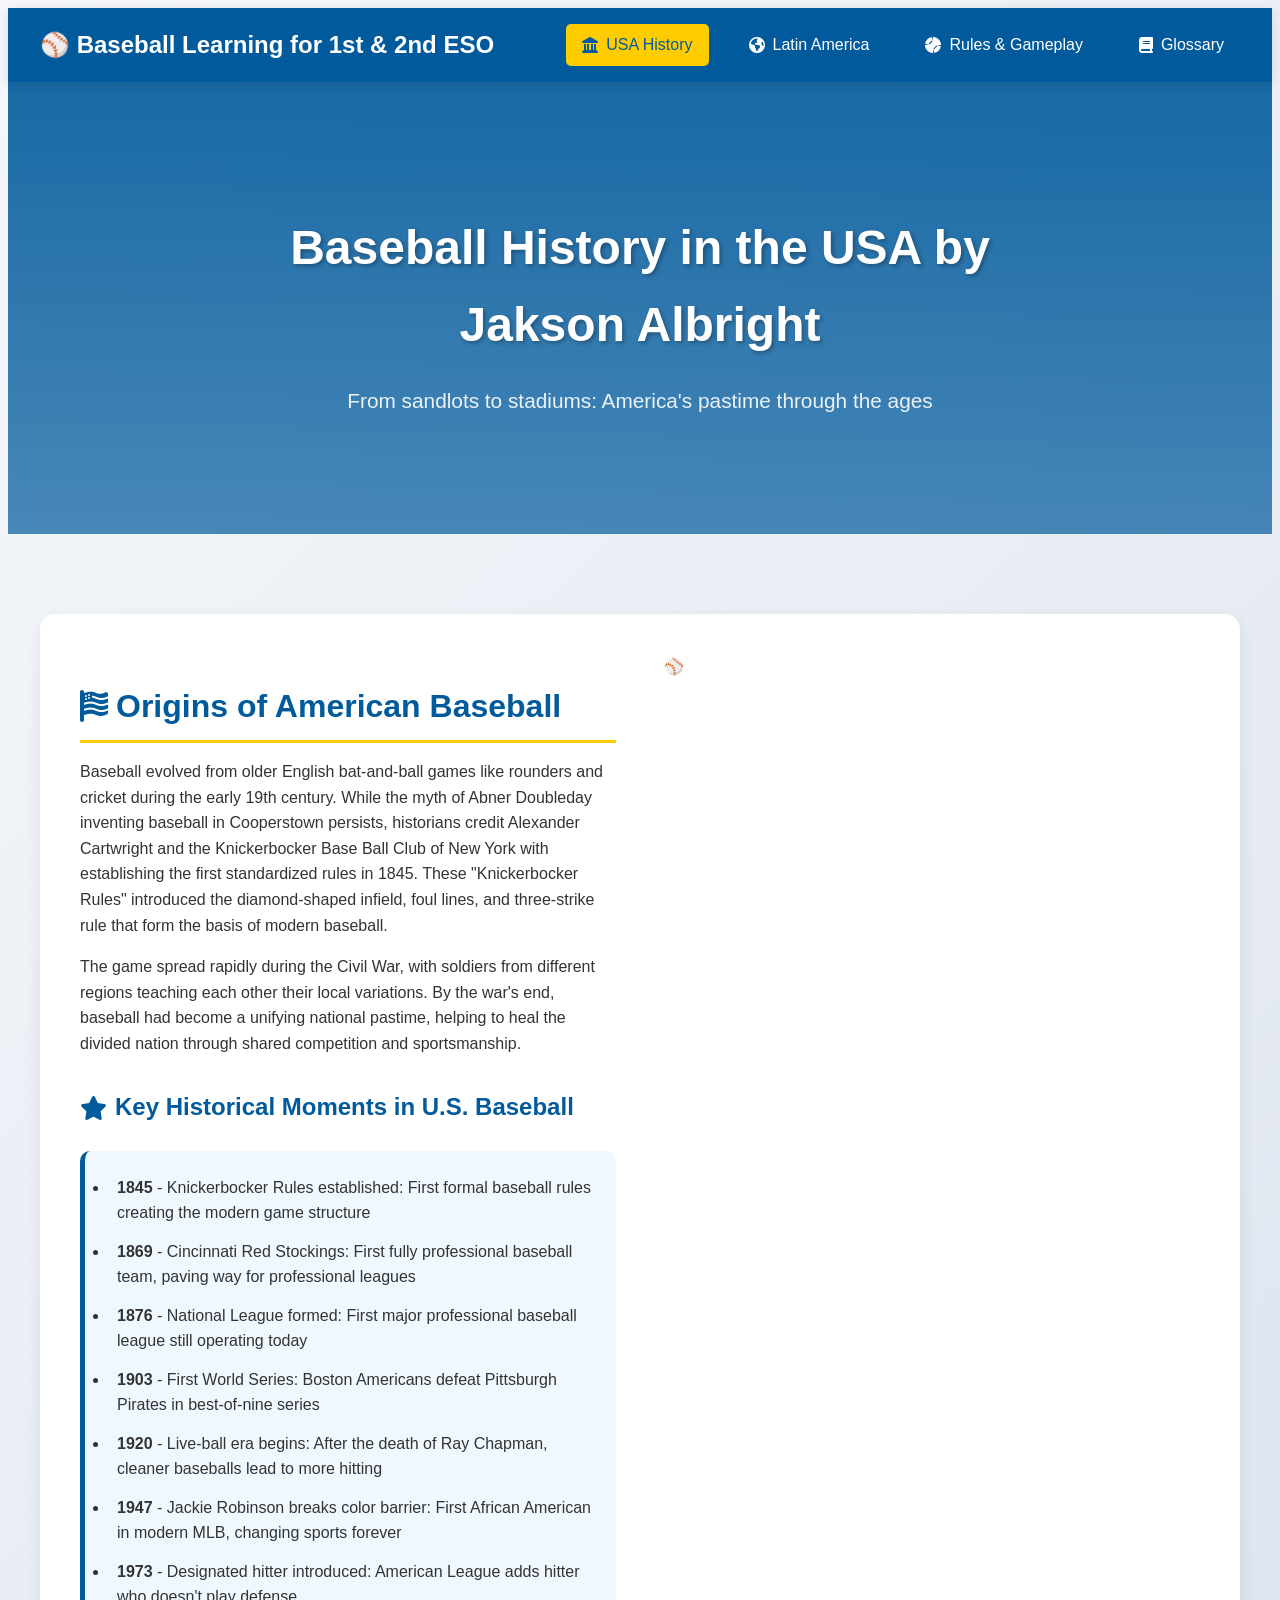
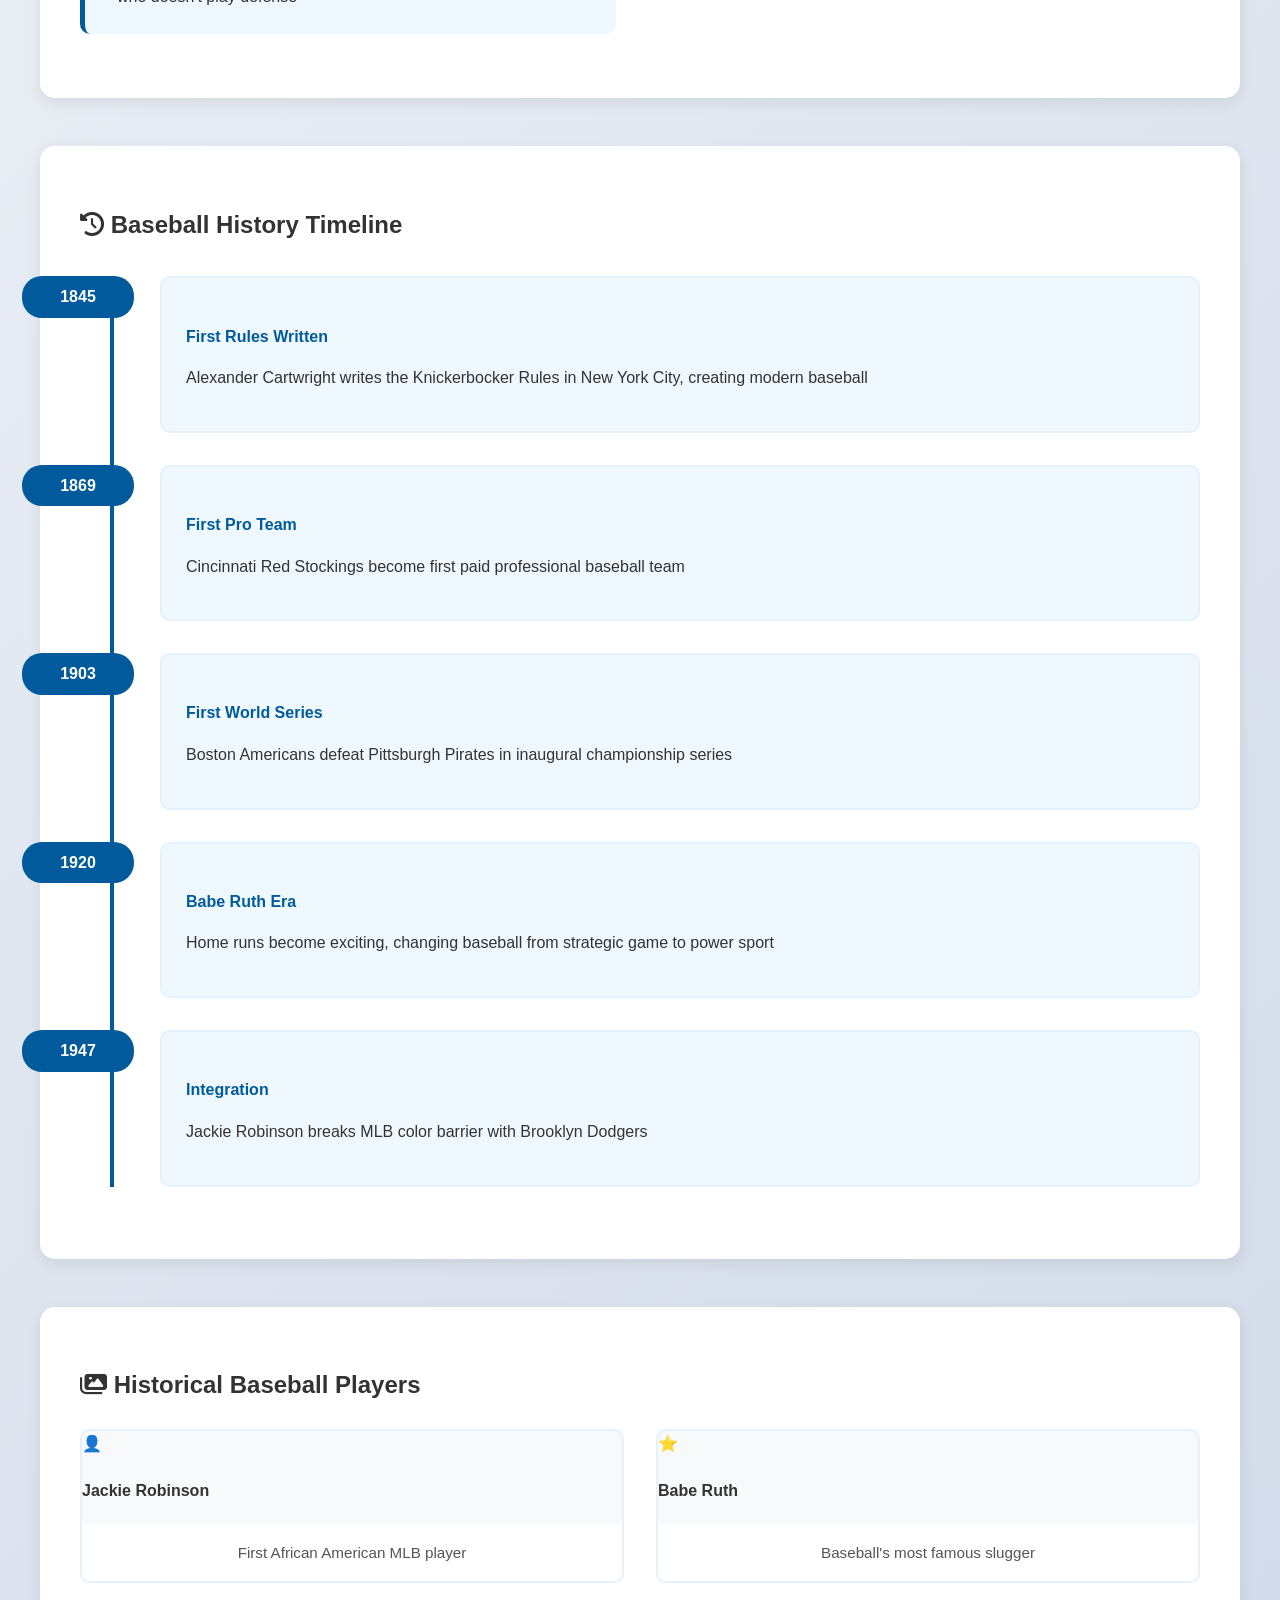
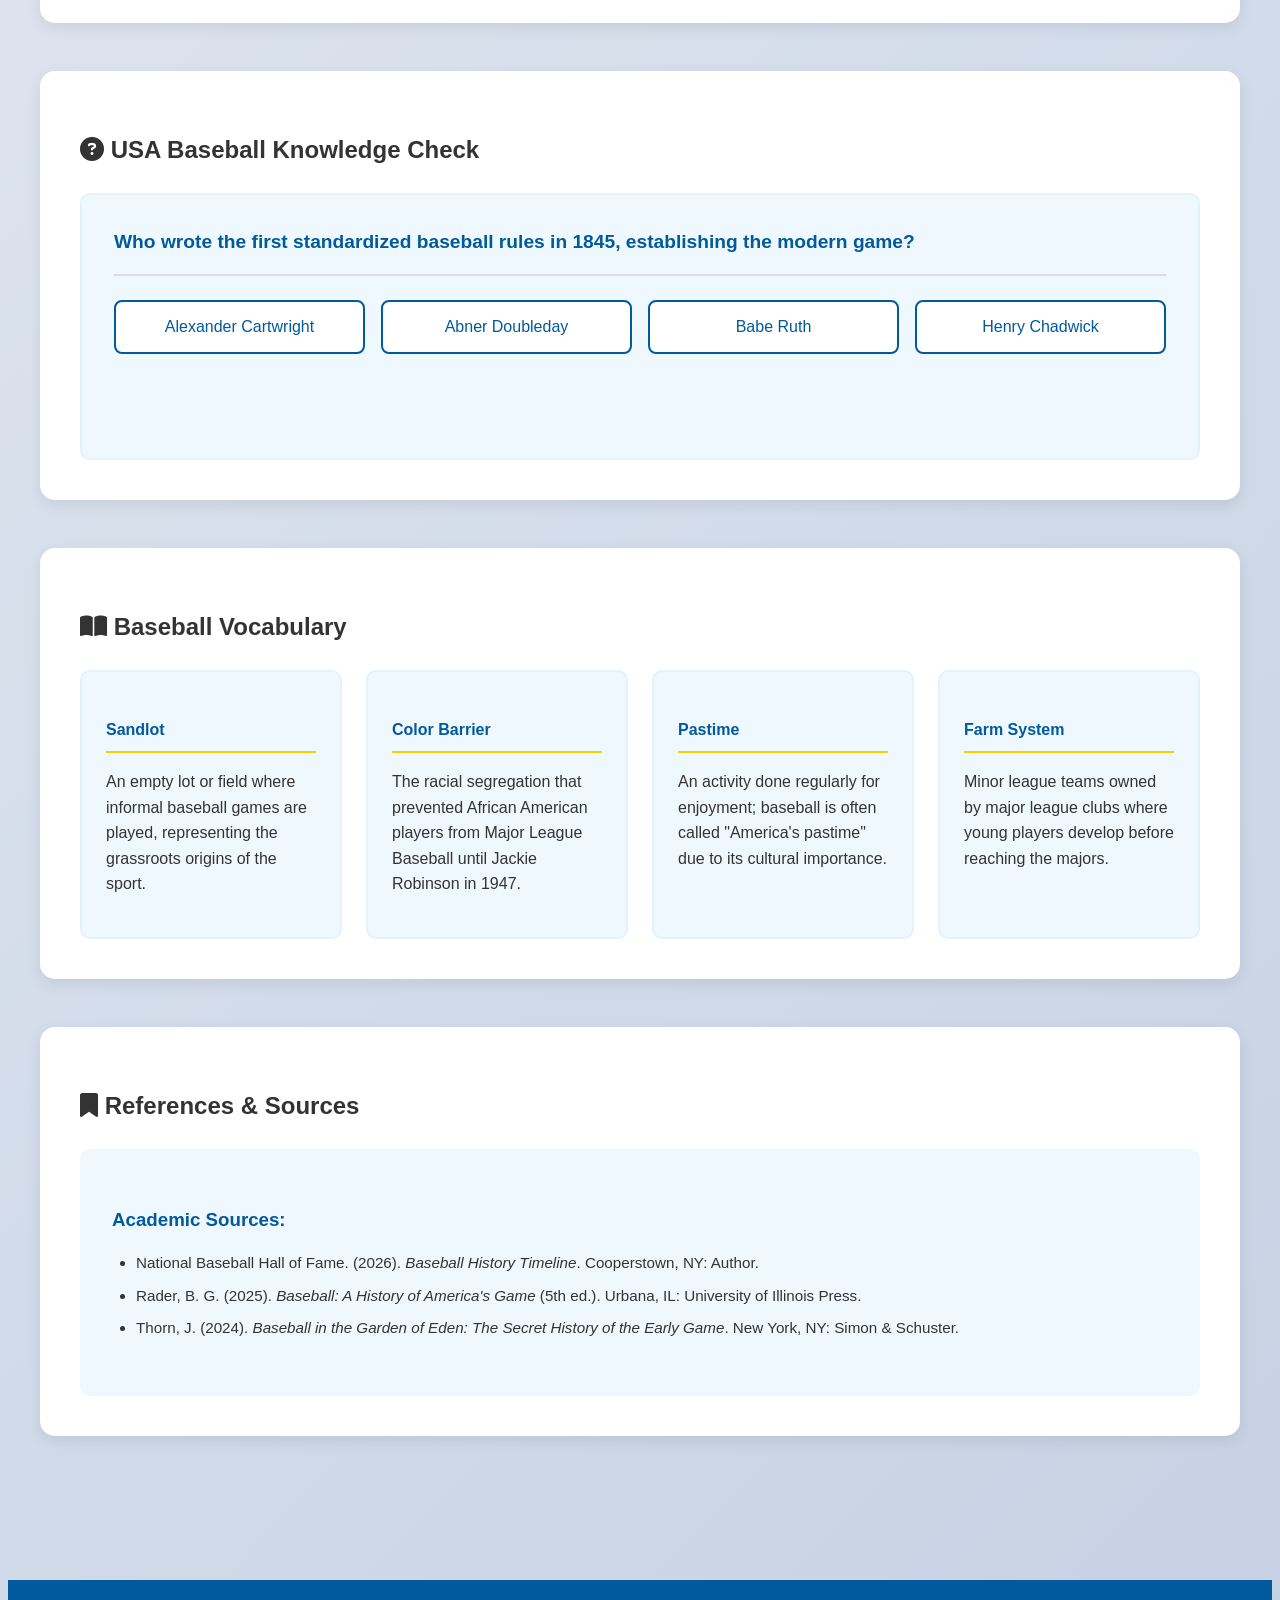
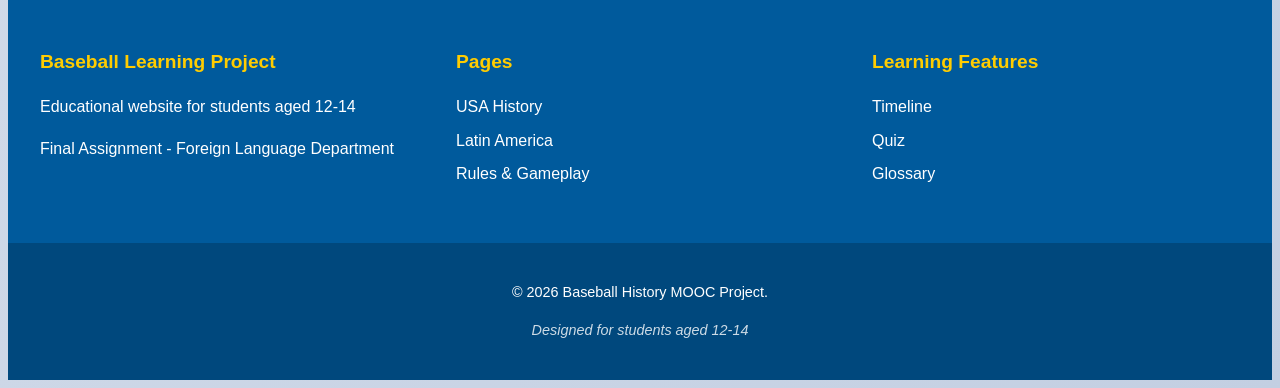
==== commit e5808d24: "Update index.html" ====
--- a/index.html
+++ b/index.html
@@ -97,7 +97,7 @@
         </section>
 
         <section class="image-gallery">
-            <h2><i class="fas fa-images"></i> Historical Baseball Images</h2>
+            <h2><i class="fas fa-images"></i> Historical Baseball Players</h2>
             <div class="gallery-grid">
                 <div class="gallery-item">
                     <div class="image-placeholder">
